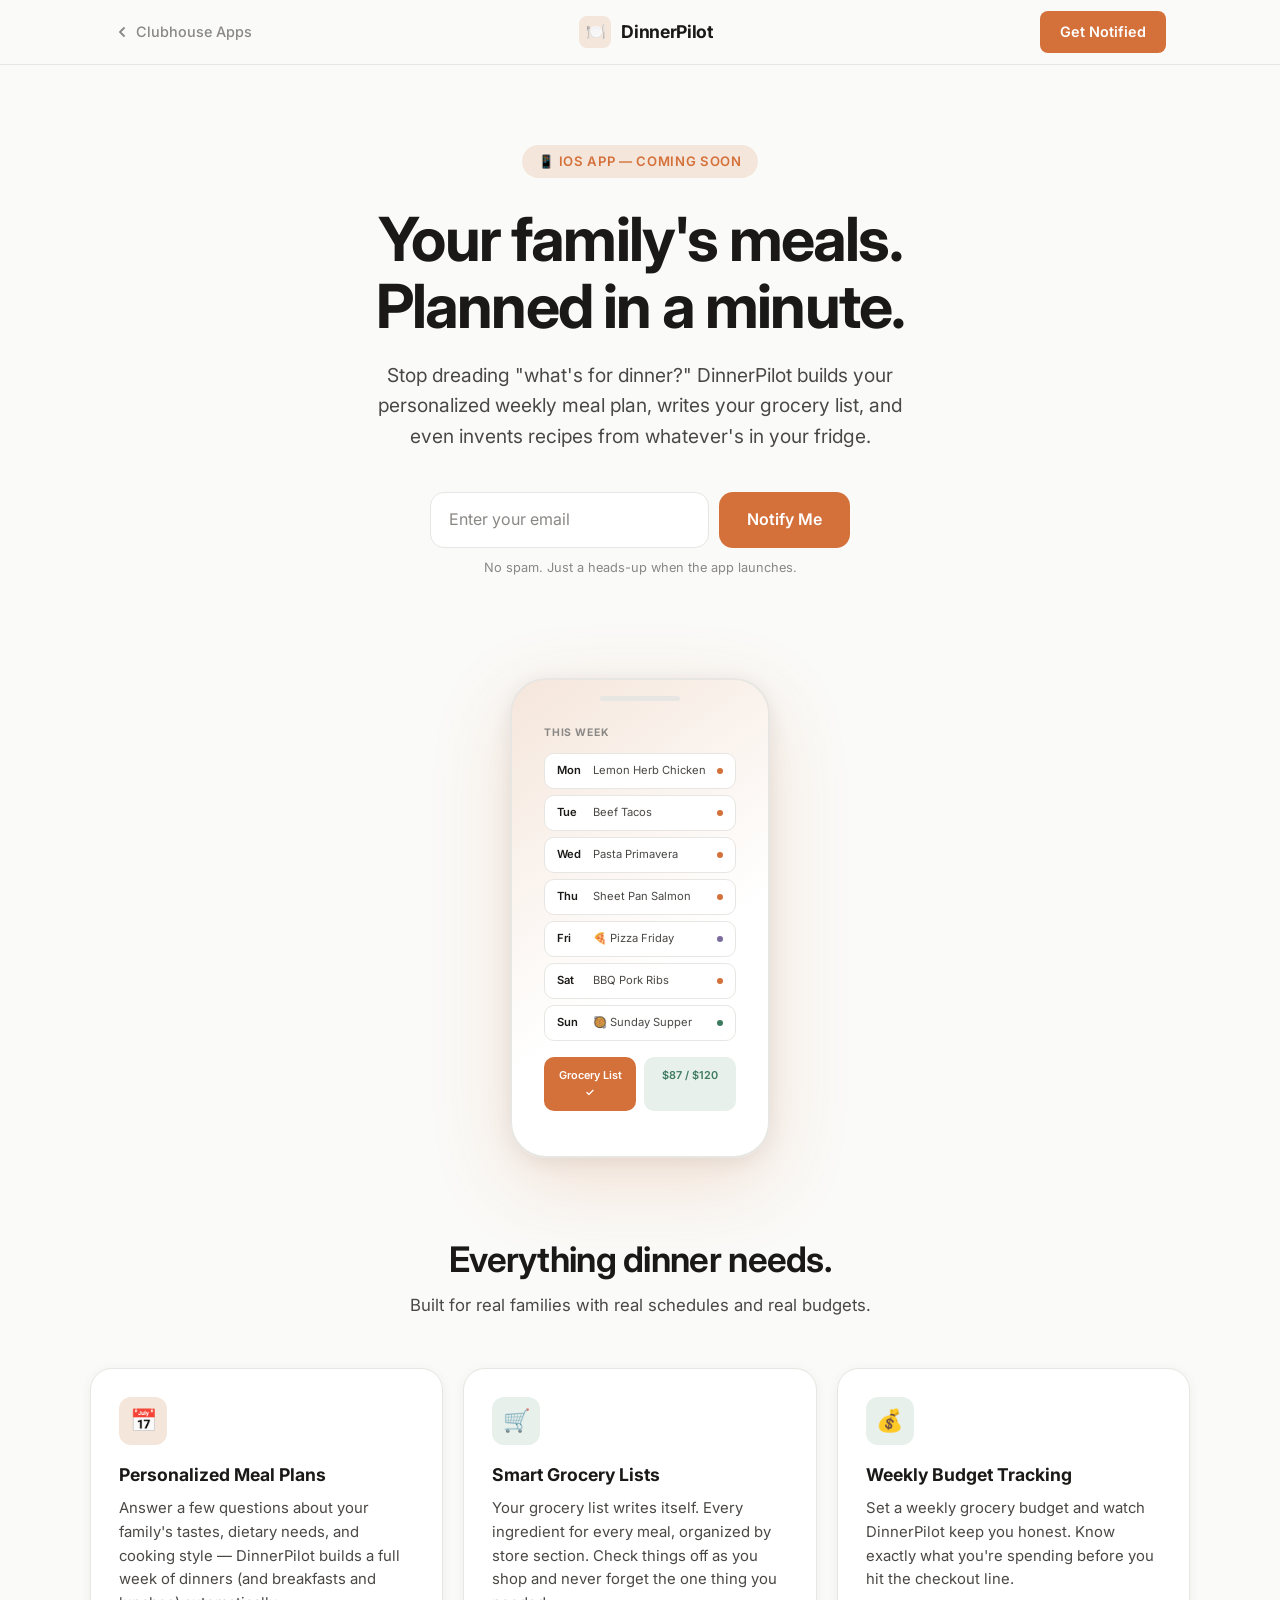
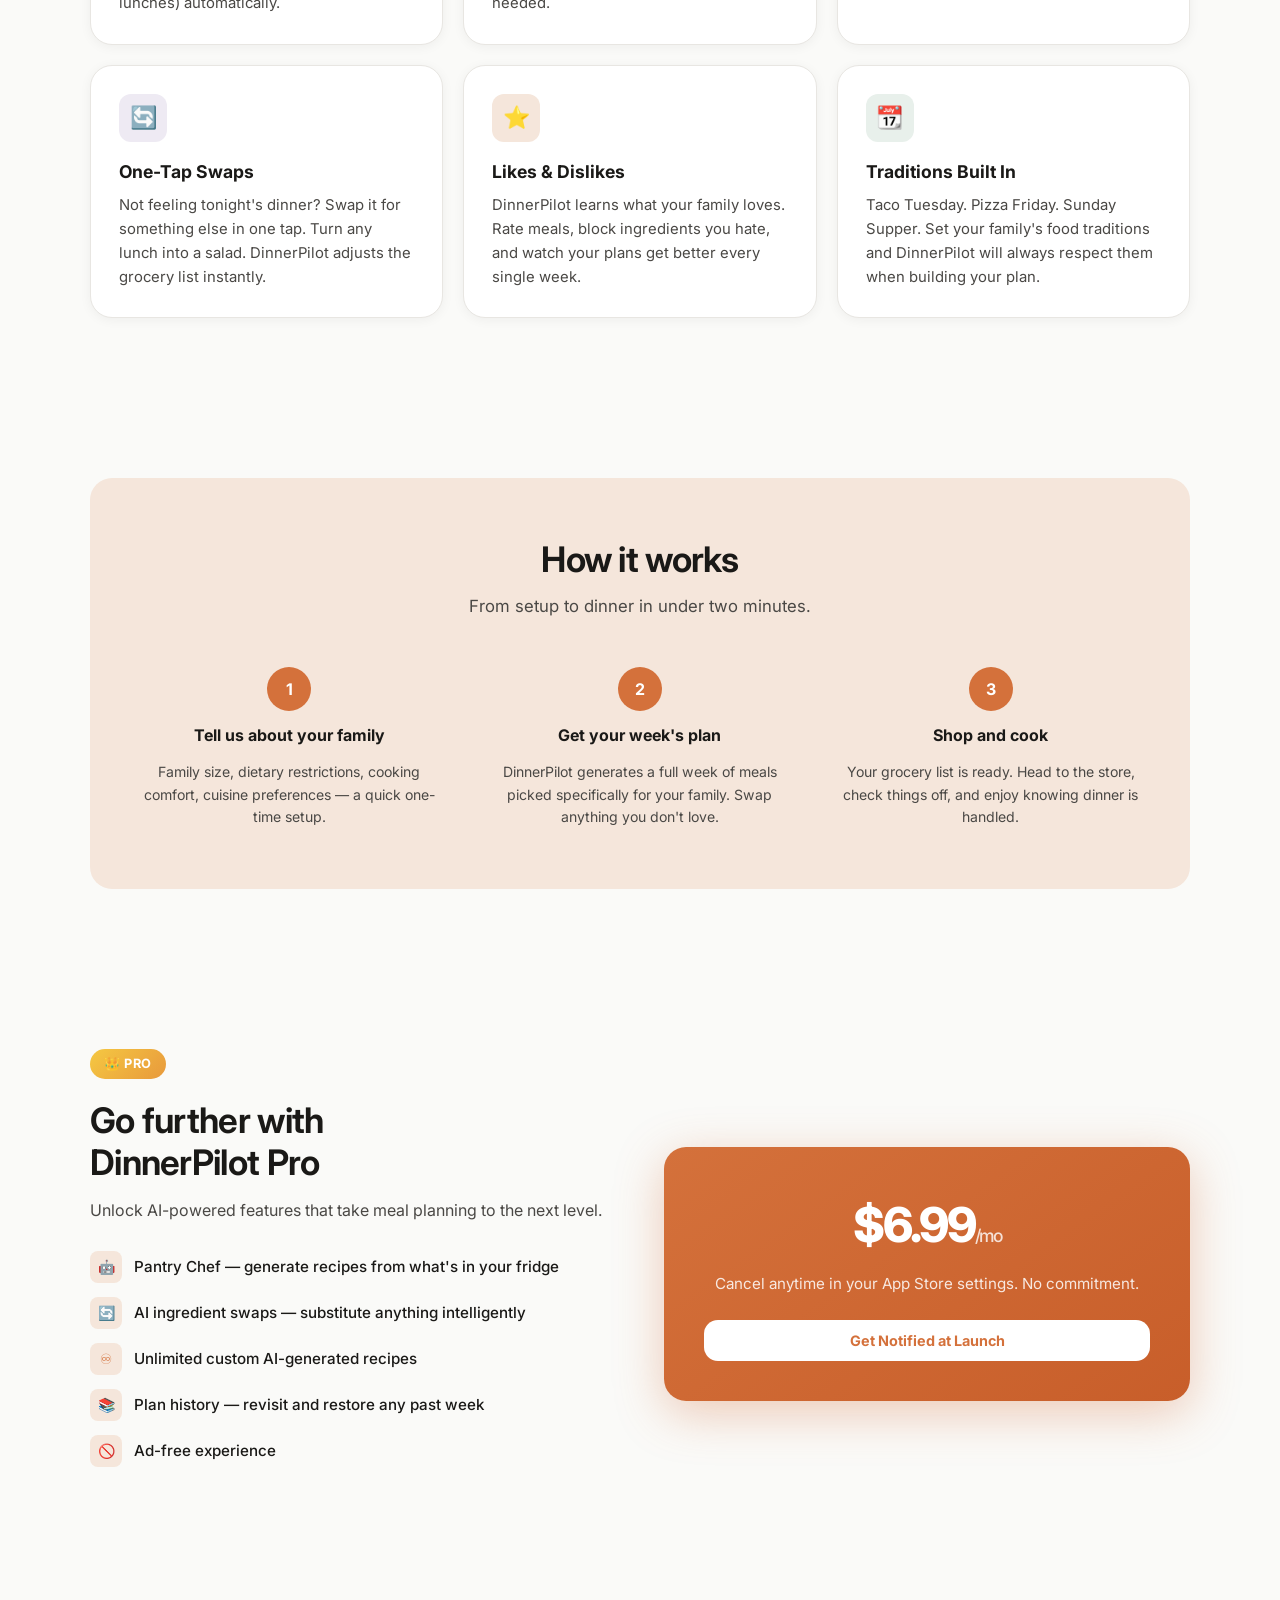
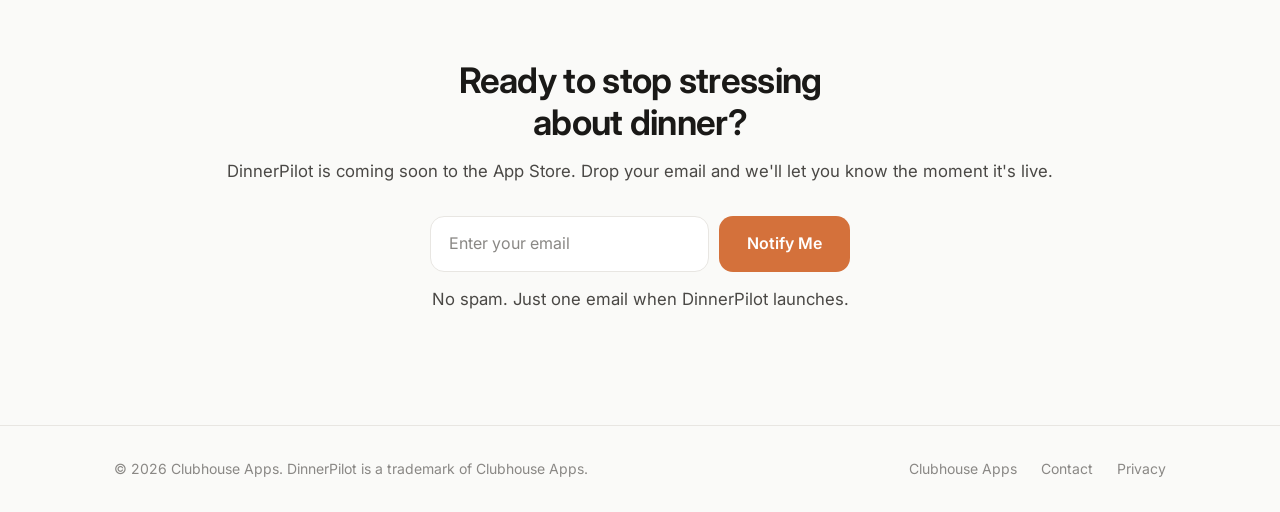
==== dinnerpilot/index.html @ 5bedc1a0 "Initial site — ClubhouseApps.com + DinnerPilot landing page" ====
<!DOCTYPE html>
<html lang="en">
<head>
  <meta charset="UTF-8" />
  <meta name="viewport" content="width=device-width, initial-scale=1.0" />
  <title>DinnerPilot — Your family's meals. Planned in a minute.</title>
  <meta name="description" content="DinnerPilot creates personalized weekly meal plans for your family, builds your grocery list automatically, and uses AI to turn what's already in your fridge into dinner." />
  <meta property="og:title" content="DinnerPilot — Your family's meals. Planned in a minute." />
  <meta property="og:description" content="Personalized meal plans, smart grocery lists, and AI recipes from what's in your fridge." />
  <meta property="og:type" content="website" />
  <link rel="preconnect" href="https://fonts.googleapis.com" />
  <link rel="preconnect" href="https://fonts.gstatic.com" crossorigin />
  <link href="https://fonts.googleapis.com/css2?family=Inter:wght@400;500;600;700;800&display=swap" rel="stylesheet" />
  <link rel="stylesheet" href="../assets/shared.css" />
  <style>
    :root {
      --accent: var(--dp-orange);
      --accent-light: var(--dp-orange-light);
    }

    /* ── Nav ── */
    nav {
      position: sticky; top: 0; z-index: 100;
      background: rgba(250,250,248,0.92); backdrop-filter: blur(12px);
      border-bottom: 1px solid var(--border);
    }
    .nav-inner {
      max-width: 1100px; margin: 0 auto; padding: 0 24px;
      height: 64px; display: flex; align-items: center; justify-content: space-between;
    }
    .nav-back {
      display: flex; align-items: center; gap: 6px;
      font-size: 0.9rem; font-weight: 500; color: var(--ink-soft);
      transition: color 0.15s;
    }
    .nav-back:hover { color: var(--ink); }
    .app-wordmark {
      display: flex; align-items: center; gap: 10px;
      font-size: 1.1rem; font-weight: 700; letter-spacing: -0.02em;
    }
    .app-wordmark-icon {
      width: 32px; height: 32px; background: var(--dp-orange-light);
      border-radius: 8px; display: flex; align-items: center; justify-content: center;
      font-size: 16px;
    }
    .nav-cta { display: flex; gap: 12px; }
    .btn-sm { padding: 9px 20px; font-size: 0.9rem; border-radius: var(--radius-sm); }

    /* ── Hero ── */
    .hero {
      padding: 80px 0 60px;
      text-align: center;
    }
    .hero-eyebrow {
      display: inline-flex; align-items: center; gap: 8px;
      background: var(--dp-orange-light); color: var(--dp-orange);
      font-size: 0.82rem; font-weight: 600; letter-spacing: 0.05em; text-transform: uppercase;
      padding: 6px 16px; border-radius: 100px; margin-bottom: 28px;
    }
    .hero h1 {
      max-width: 760px; margin: 0 auto 20px;
    }
    .hero-sub {
      font-size: 1.2rem; color: var(--ink-mid);
      max-width: 540px; margin: 0 auto 40px;
    }
    .hero-actions { display: flex; gap: 14px; justify-content: center; flex-wrap: wrap; }

    /* Email form */
    .notify-form {
      display: flex; gap: 10px; max-width: 420px; margin: 0 auto; flex-wrap: wrap;
      justify-content: center;
    }
    .notify-form input {
      flex: 1; min-width: 220px;
      padding: 14px 18px; border-radius: var(--radius-md);
      border: 1.5px solid var(--border); background: var(--card);
      font: inherit; font-size: 1rem; color: var(--ink);
      outline: none; transition: border-color 0.15s;
    }
    .notify-form input:focus { border-color: var(--dp-orange); }
    .notify-form input::placeholder { color: var(--ink-soft); }

    .form-note { font-size: 0.8rem; color: var(--ink-soft); margin-top: 10px; }

    /* ── Phone mockup placeholder ── */
    .phone-wrap {
      display: flex; justify-content: center; padding: 40px 0 0;
    }
    .phone-mock {
      width: 260px; height: 480px;
      background: linear-gradient(145deg, var(--dp-orange-light) 0%, #fff 60%);
      border-radius: 36px;
      border: 2px solid var(--border);
      box-shadow: 0 24px 80px rgba(212,113,59,0.2), 0 4px 20px rgba(0,0,0,0.08);
      display: flex; flex-direction: column; align-items: center; justify-content: center;
      gap: 12px; padding: 32px;
      position: relative; overflow: hidden;
    }
    .phone-mock::before {
      content: ''; position: absolute; top: 16px; left: 50%; transform: translateX(-50%);
      width: 80px; height: 5px; background: var(--border); border-radius: 3px;
    }
    .phone-week {
      width: 100%; display: flex; flex-direction: column; gap: 6px;
    }
    .phone-day {
      display: flex; align-items: center; justify-content: space-between;
      background: var(--card); border-radius: 10px; padding: 8px 12px;
      font-size: 0.7rem; border: 1px solid var(--border);
    }
    .phone-day-name { font-weight: 600; color: var(--ink); width: 28px; }
    .phone-day-meal { color: var(--ink-mid); flex: 1; padding-left: 8px; }
    .phone-day-dot { width: 6px; height: 6px; border-radius: 50%; background: var(--dp-orange); }

    /* ── Features ── */
    .features-grid {
      display: grid;
      grid-template-columns: repeat(auto-fit, minmax(280px, 1fr));
      gap: 20px;
    }
    .feature-card { padding: 28px; }
    .feature-icon {
      width: 48px; height: 48px; border-radius: 12px;
      display: flex; align-items: center; justify-content: center;
      font-size: 22px; margin-bottom: 16px;
    }
    .feature-card h3 { font-size: 1.1rem; font-weight: 700; margin-bottom: 8px; }
    .feature-card p { font-size: 0.93rem; color: var(--ink-mid); line-height: 1.6; }

    /* ── How it works ── */
    .how-section { background: var(--dp-orange-light); border-radius: var(--radius-lg); padding: 60px 40px; text-align: center; }
    .how-section h2 { margin-bottom: 12px; }
    .how-section .sub { color: var(--ink-mid); margin-bottom: 48px; font-size: 1.05rem; }
    .steps { display: grid; grid-template-columns: repeat(3, 1fr); gap: 32px; }
    .step { display: flex; flex-direction: column; align-items: center; gap: 12px; }
    .step-num {
      width: 44px; height: 44px; border-radius: 50%;
      background: var(--dp-orange); color: #fff;
      display: flex; align-items: center; justify-content: center;
      font-size: 1rem; font-weight: 700;
    }
    .step h3 { font-size: 1rem; font-weight: 700; }
    .step p { font-size: 0.88rem; color: var(--ink-mid); }

    /* ── Pro section ── */
    .pro-section {
      display: grid; grid-template-columns: 1fr 1fr; gap: 48px; align-items: center;
    }
    .pro-badge {
      display: inline-flex; align-items: center; gap: 6px;
      background: linear-gradient(135deg, #F5C842, #E8993C);
      color: #fff; font-size: 0.8rem; font-weight: 700; letter-spacing: 0.04em; text-transform: uppercase;
      padding: 5px 14px; border-radius: 100px; margin-bottom: 20px;
    }
    .pro-section h2 { margin-bottom: 14px; }
    .pro-section .sub { color: var(--ink-mid); margin-bottom: 28px; }
    .pro-features { display: flex; flex-direction: column; gap: 14px; margin-bottom: 32px; }
    .pro-feature { display: flex; align-items: center; gap: 12px; }
    .pro-feature-icon {
      width: 32px; height: 32px; border-radius: 8px;
      background: var(--dp-orange-light); color: var(--dp-orange);
      display: flex; align-items: center; justify-content: center; font-size: 14px;
      flex-shrink: 0;
    }
    .pro-feature span { font-size: 0.95rem; font-weight: 500; }

    .pro-card {
      background: linear-gradient(145deg, var(--dp-orange) 0%, #C85E2A 100%);
      border-radius: var(--radius-lg); padding: 40px; color: #fff; text-align: center;
      box-shadow: 0 12px 48px rgba(212,113,59,0.35);
    }
    .price { font-size: 3rem; font-weight: 800; letter-spacing: -0.04em; }
    .price span { font-size: 1.1rem; font-weight: 500; opacity: 0.8; }
    .pro-card p { opacity: 0.85; margin: 8px 0 24px; font-size: 0.95rem; }
    .btn-white { background: #fff; color: var(--dp-orange); font-weight: 700; }
    .btn-white:hover { opacity: 0.92; }

    /* ── Bottom CTA ── */
    .bottom-cta { text-align: center; padding: 80px 0; }
    .bottom-cta h2 { margin-bottom: 14px; }
    .bottom-cta p { color: var(--ink-mid); margin-bottom: 32px; font-size: 1.05rem; }

    /* ── Footer ── */
    footer { border-top: 1px solid var(--border); padding: 32px 0; }
    .footer-inner {
      max-width: 1100px; margin: 0 auto; padding: 0 24px;
      display: flex; justify-content: space-between; align-items: center; flex-wrap: wrap; gap: 12px;
    }
    footer p { font-size: 0.875rem; color: var(--ink-soft); }
    .footer-links { display: flex; gap: 24px; }
    .footer-links a { font-size: 0.875rem; color: var(--ink-soft); transition: color 0.15s; }
    .footer-links a:hover { color: var(--ink); }

    @media (max-width: 700px) {
      .steps { grid-template-columns: 1fr; }
      .pro-section { grid-template-columns: 1fr; }
      .how-section { padding: 40px 24px; }
      .nav-cta .btn-outline { display: none; }
      .footer-inner { flex-direction: column; align-items: flex-start; }
    }
  </style>
</head>
<body>

  <nav>
    <div class="nav-inner">
      <a href="/" class="nav-back">
        <svg width="16" height="16" fill="none" viewBox="0 0 16 16">
          <path d="M10 12L6 8l4-4" stroke="currentColor" stroke-width="1.8" stroke-linecap="round" stroke-linejoin="round"/>
        </svg>
        Clubhouse Apps
      </a>
      <div class="app-wordmark">
        <div class="app-wordmark-icon">🍽️</div>
        DinnerPilot
      </div>
      <div class="nav-cta">
        <a href="#notify" class="btn btn-primary btn-sm">Get Notified</a>
      </div>
    </div>
  </nav>

  <!-- Hero -->
  <section class="hero container">
    <div class="hero-eyebrow">📱 iOS App — Coming Soon</div>
    <h1 class="display">Your family's meals.<br>Planned in a minute.</h1>
    <p class="hero-sub">Stop dreading "what's for dinner?" DinnerPilot builds your personalized weekly meal plan, writes your grocery list, and even invents recipes from whatever's in your fridge.</p>

    <div id="notify" style="margin-top: 8px;">
      <form class="notify-form" action="https://formspree.io/f/REPLACE_WITH_FORMSPREE_ID" method="POST">
        <input type="email" name="email" placeholder="Enter your email" required />
        <button type="submit" class="btn btn-primary">Notify Me</button>
      </form>
      <p class="form-note">No spam. Just a heads-up when the app launches.</p>
    </div>
  </section>

  <!-- Phone mockup -->
  <div class="container">
    <div class="phone-wrap">
      <div class="phone-mock">
        <div style="font-size:0.65rem; font-weight:700; letter-spacing:0.08em; text-transform:uppercase; color:var(--ink-soft); align-self:flex-start;">This Week</div>
        <div class="phone-week">
          <div class="phone-day"><span class="phone-day-name">Mon</span><span class="phone-day-meal">Lemon Herb Chicken</span><span class="phone-day-dot"></span></div>
          <div class="phone-day"><span class="phone-day-name">Tue</span><span class="phone-day-meal">Beef Tacos</span><span class="phone-day-dot"></span></div>
          <div class="phone-day"><span class="phone-day-name">Wed</span><span class="phone-day-meal">Pasta Primavera</span><span class="phone-day-dot"></span></div>
          <div class="phone-day"><span class="phone-day-name">Thu</span><span class="phone-day-meal">Sheet Pan Salmon</span><span class="phone-day-dot"></span></div>
          <div class="phone-day"><span class="phone-day-name">Fri</span><span class="phone-day-meal">🍕 Pizza Friday</span><span class="phone-day-dot" style="background:var(--dp-purple);"></span></div>
          <div class="phone-day"><span class="phone-day-name">Sat</span><span class="phone-day-meal">BBQ Pork Ribs</span><span class="phone-day-dot"></span></div>
          <div class="phone-day"><span class="phone-day-name">Sun</span><span class="phone-day-meal">🥘 Sunday Supper</span><span class="phone-day-dot" style="background:var(--dp-green);"></span></div>
        </div>
        <div style="width:100%; display:flex; gap:8px; margin-top:4px;">
          <div style="flex:1; background:var(--dp-orange); color:#fff; border-radius:10px; padding:10px; font-size:0.68rem; font-weight:600; text-align:center;">Grocery List ✓</div>
          <div style="flex:1; background:var(--dp-green-light); color:var(--dp-green); border-radius:10px; padding:10px; font-size:0.68rem; font-weight:600; text-align:center;">$87 / $120</div>
        </div>
      </div>
    </div>
  </div>

  <!-- Features -->
  <section class="section container">
    <h2 class="headline" style="text-align:center; margin-bottom:12px;">Everything dinner needs.</h2>
    <p class="body" style="text-align:center; color:var(--ink-mid); margin-bottom:48px;">Built for real families with real schedules and real budgets.</p>
    <div class="features-grid">
      <div class="card feature-card">
        <div class="feature-icon" style="background:var(--dp-orange-light);">📅</div>
        <h3>Personalized Meal Plans</h3>
        <p>Answer a few questions about your family's tastes, dietary needs, and cooking style — DinnerPilot builds a full week of dinners (and breakfasts and lunches) automatically.</p>
      </div>
      <div class="card feature-card">
        <div class="feature-icon" style="background:var(--dp-green-light);">🛒</div>
        <h3>Smart Grocery Lists</h3>
        <p>Your grocery list writes itself. Every ingredient for every meal, organized by store section. Check things off as you shop and never forget the one thing you needed.</p>
      </div>
      <div class="card feature-card">
        <div class="feature-icon" style="background:#E8F0EB;">💰</div>
        <h3>Weekly Budget Tracking</h3>
        <p>Set a weekly grocery budget and watch DinnerPilot keep you honest. Know exactly what you're spending before you hit the checkout line.</p>
      </div>
      <div class="card feature-card">
        <div class="feature-icon" style="background:#EEEAF3;">🔄</div>
        <h3>One-Tap Swaps</h3>
        <p>Not feeling tonight's dinner? Swap it for something else in one tap. Turn any lunch into a salad. DinnerPilot adjusts the grocery list instantly.</p>
      </div>
      <div class="card feature-card">
        <div class="feature-icon" style="background:var(--dp-orange-light);">⭐</div>
        <h3>Likes & Dislikes</h3>
        <p>DinnerPilot learns what your family loves. Rate meals, block ingredients you hate, and watch your plans get better every single week.</p>
      </div>
      <div class="card feature-card">
        <div class="feature-icon" style="background:var(--dp-green-light);">📆</div>
        <h3>Traditions Built In</h3>
        <p>Taco Tuesday. Pizza Friday. Sunday Supper. Set your family's food traditions and DinnerPilot will always respect them when building your plan.</p>
      </div>
    </div>
  </section>

  <!-- How it works -->
  <section class="section container">
    <div class="how-section">
      <h2 class="headline">How it works</h2>
      <p class="sub">From setup to dinner in under two minutes.</p>
      <div class="steps">
        <div class="step">
          <div class="step-num">1</div>
          <h3>Tell us about your family</h3>
          <p>Family size, dietary restrictions, cooking comfort, cuisine preferences — a quick one-time setup.</p>
        </div>
        <div class="step">
          <div class="step-num">2</div>
          <h3>Get your week's plan</h3>
          <p>DinnerPilot generates a full week of meals picked specifically for your family. Swap anything you don't love.</p>
        </div>
        <div class="step">
          <div class="step-num">3</div>
          <h3>Shop and cook</h3>
          <p>Your grocery list is ready. Head to the store, check things off, and enjoy knowing dinner is handled.</p>
        </div>
      </div>
    </div>
  </section>

  <!-- Pro -->
  <section class="section container">
    <div class="pro-section">
      <div>
        <div class="pro-badge">👑 Pro</div>
        <h2 class="headline">Go further with<br>DinnerPilot Pro</h2>
        <p class="sub">Unlock AI-powered features that take meal planning to the next level.</p>
        <div class="pro-features">
          <div class="pro-feature">
            <div class="pro-feature-icon">🤖</div>
            <span>Pantry Chef — generate recipes from what's in your fridge</span>
          </div>
          <div class="pro-feature">
            <div class="pro-feature-icon">🔄</div>
            <span>AI ingredient swaps — substitute anything intelligently</span>
          </div>
          <div class="pro-feature">
            <div class="pro-feature-icon">♾️</div>
            <span>Unlimited custom AI-generated recipes</span>
          </div>
          <div class="pro-feature">
            <div class="pro-feature-icon">📚</div>
            <span>Plan history — revisit and restore any past week</span>
          </div>
          <div class="pro-feature">
            <div class="pro-feature-icon">🚫</div>
            <span>Ad-free experience</span>
          </div>
        </div>
      </div>
      <div class="pro-card">
        <div class="price">$6.99<span>/mo</span></div>
        <p>Cancel anytime in your App Store settings. No commitment.</p>
        <a href="#notify" class="btn btn-white btn-sm" style="width:100%; justify-content:center; border-radius:var(--radius-md);">Get Notified at Launch</a>
      </div>
    </div>
  </section>

  <!-- Bottom CTA -->
  <section class="bottom-cta container">
    <h2 class="headline">Ready to stop stressing<br>about dinner?</h2>
    <p>DinnerPilot is coming soon to the App Store. Drop your email and we'll let you know the moment it's live.</p>
    <form class="notify-form" action="https://formspree.io/f/REPLACE_WITH_FORMSPREE_ID" method="POST" style="margin:0 auto;">
      <input type="email" name="email" placeholder="Enter your email" required />
      <button type="submit" class="btn btn-primary">Notify Me</button>
    </form>
    <p class="form-note" style="text-align:center; margin-top:14px;">No spam. Just one email when DinnerPilot launches.</p>
  </section>

  <footer>
    <div class="footer-inner">
      <p>© 2026 Clubhouse Apps. DinnerPilot is a trademark of Clubhouse Apps.</p>
      <div class="footer-links">
        <a href="/">Clubhouse Apps</a>
        <a href="mailto:hello@clubhouseapps.com">Contact</a>
        <a href="/privacy">Privacy</a>
      </div>
    </div>
  </footer>

</body>
</html>
---- assets/shared.css ----
*, *::before, *::after { box-sizing: border-box; margin: 0; padding: 0; }

:root {
  --dp-orange:       #D4713B;
  --dp-orange-light: #F5E6DB;
  --dp-green:        #3D7A5F;
  --dp-green-light:  #E8F0EB;
  --dp-purple:       #7B6B9E;
  --ink:             #1A1917;
  --ink-mid:         #4A4845;
  --ink-soft:        #8A8885;
  --surface:         #FAFAF8;
  --card:            #FFFFFF;
  --border:          #E8E6E2;
  --radius-sm:       8px;
  --radius-md:       14px;
  --radius-lg:       22px;
}

html { scroll-behavior: smooth; }

body {
  font-family: 'Inter', system-ui, -apple-system, sans-serif;
  background: var(--surface);
  color: var(--ink);
  line-height: 1.6;
  -webkit-font-smoothing: antialiased;
}

img { display: block; max-width: 100%; }
a { color: inherit; text-decoration: none; }
button { cursor: pointer; border: none; font: inherit; }

/* Typography */
.display { font-size: clamp(2.4rem, 5vw, 3.8rem); font-weight: 700; line-height: 1.1; letter-spacing: -0.03em; }
.headline { font-size: clamp(1.5rem, 3vw, 2.2rem); font-weight: 650; line-height: 1.2; letter-spacing: -0.02em; }
.title { font-size: 1.2rem; font-weight: 600; }
.body { font-size: 1.05rem; line-height: 1.65; }
.caption { font-size: 0.875rem; color: var(--ink-soft); }

/* Layout */
.container { max-width: 1100px; margin: 0 auto; padding: 0 24px; }
.section { padding: 80px 0; }

/* Buttons */
.btn {
  display: inline-flex; align-items: center; gap: 8px;
  padding: 14px 28px; border-radius: var(--radius-md);
  font-size: 1rem; font-weight: 600; transition: opacity 0.15s, transform 0.15s;
}
.btn:hover { opacity: 0.88; transform: translateY(-1px); }
.btn-primary { background: var(--dp-orange); color: #fff; }
.btn-outline { background: transparent; color: var(--dp-orange); border: 2px solid var(--dp-orange); }
.btn-dark { background: var(--ink); color: #fff; }

/* Cards */
.card {
  background: var(--card); border-radius: var(--radius-lg);
  border: 1px solid var(--border);
  box-shadow: 0 2px 12px rgba(0,0,0,0.05);
}
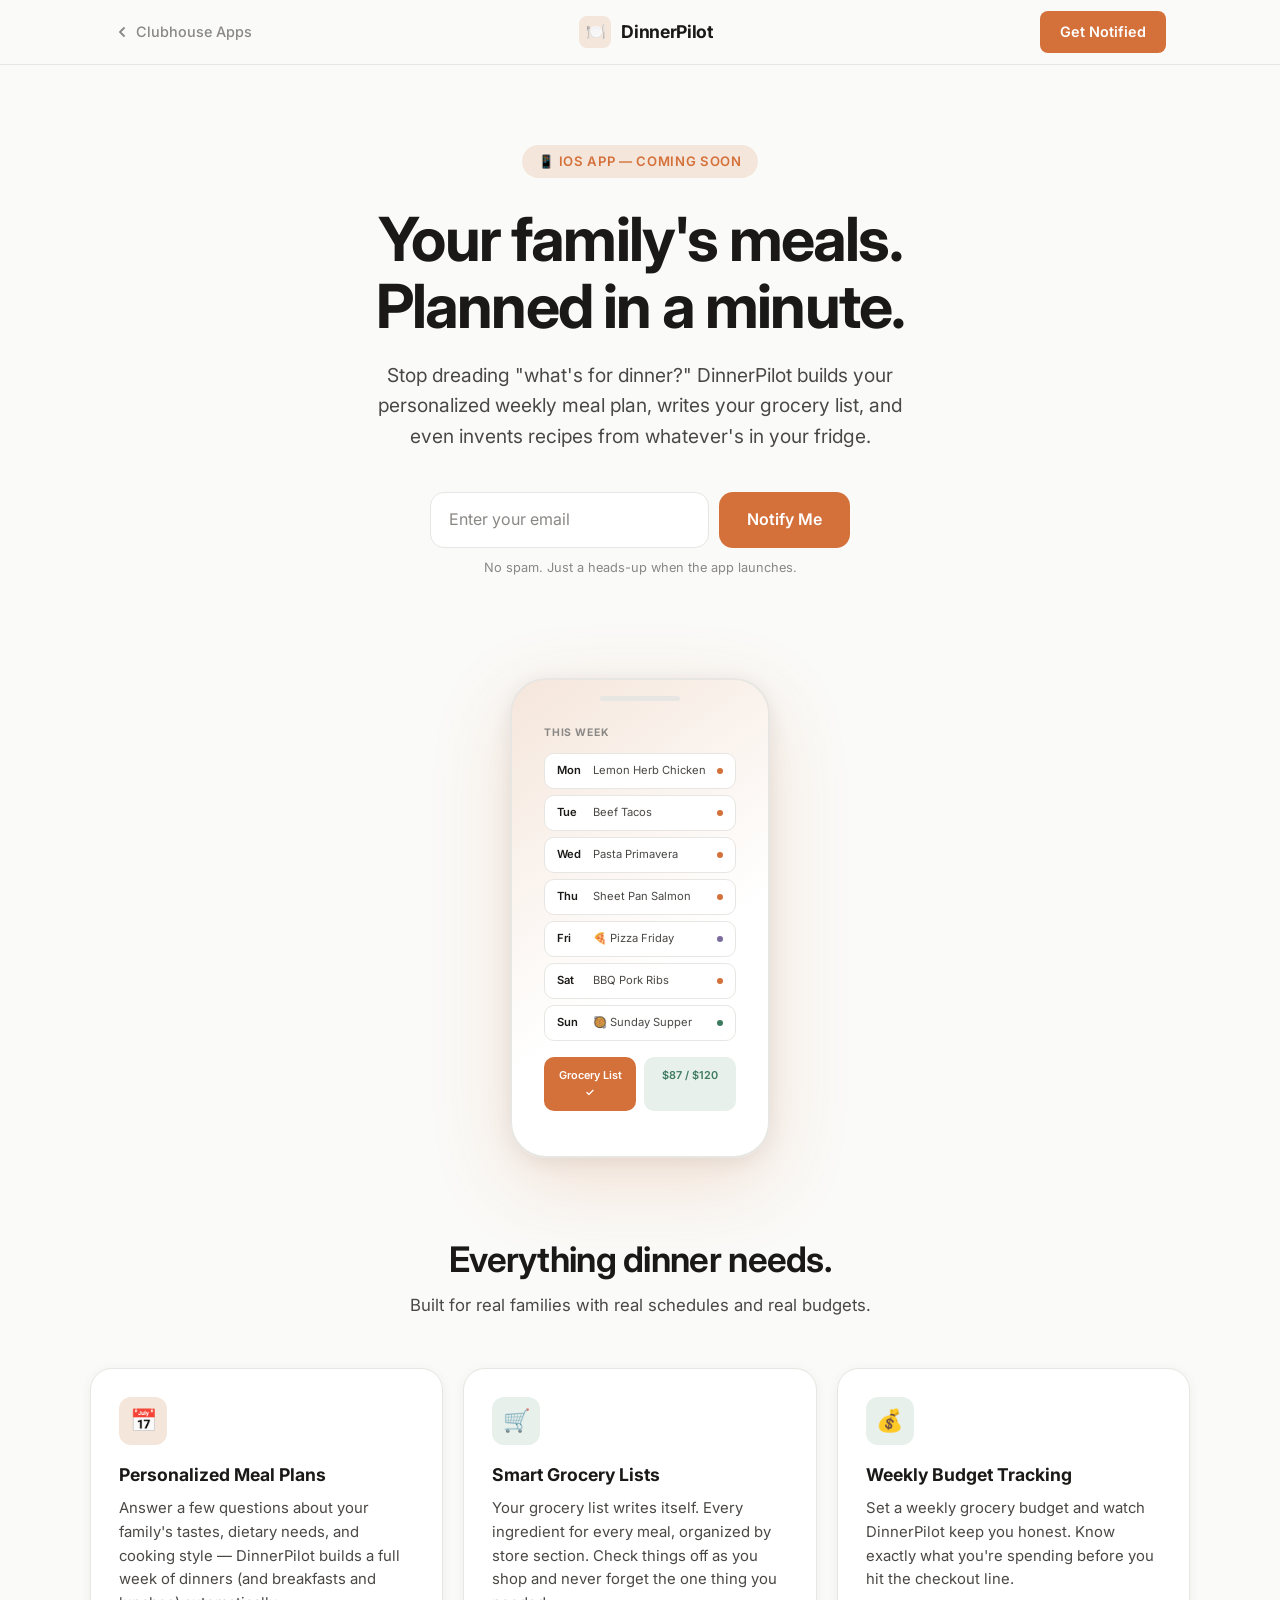
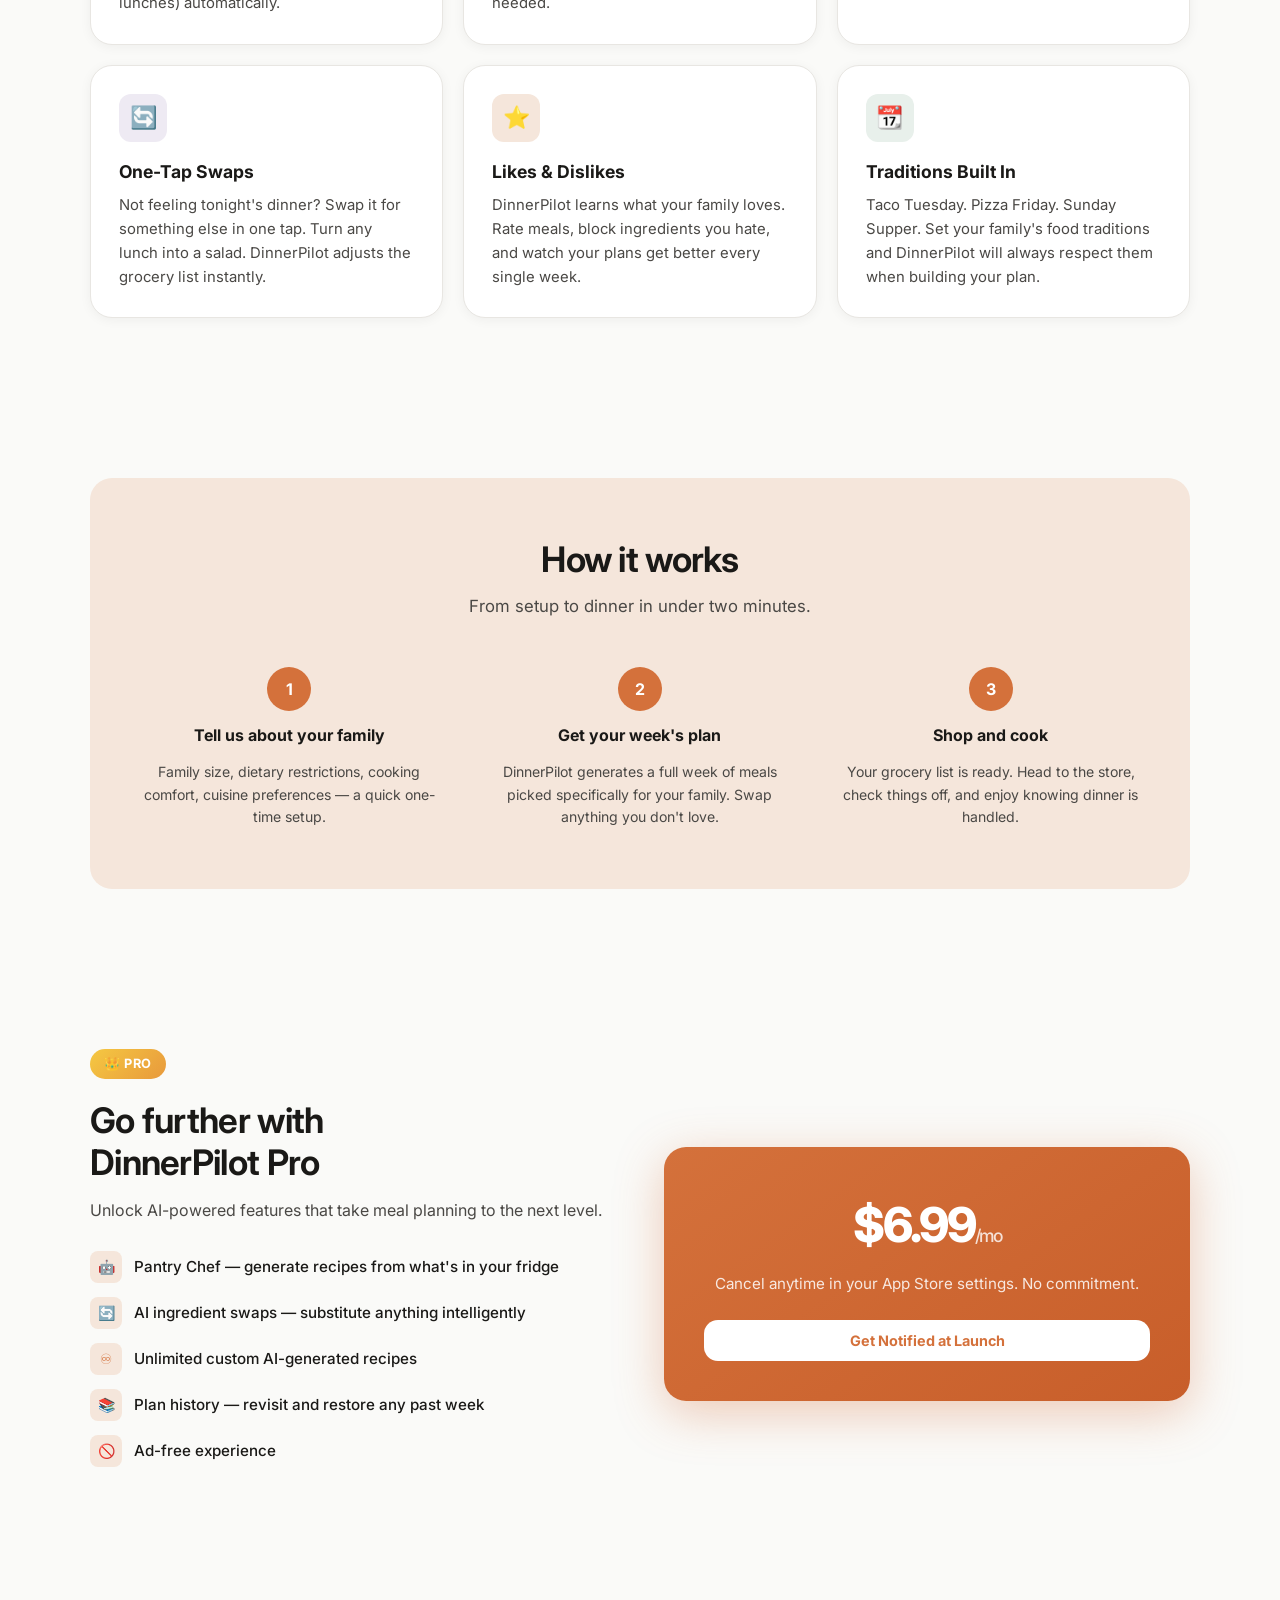
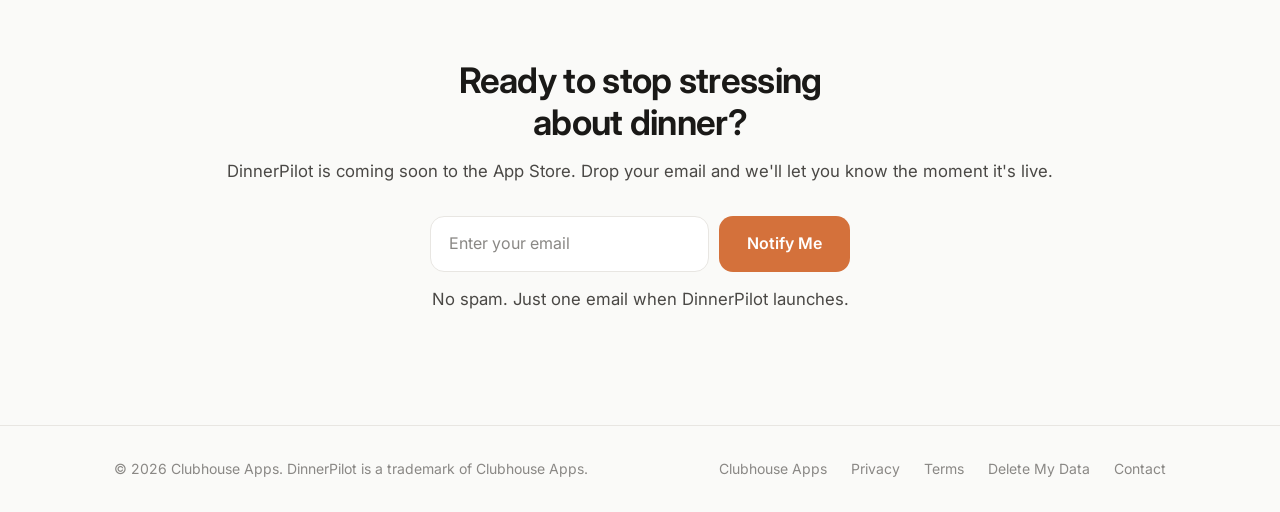
==== commit 34288cf6: "Add Privacy Policy, Terms of Service, Data Deletion pages; update footers" ====
--- a/dinnerpilot/index.html
+++ b/dinnerpilot/index.html
@@ -375,8 +375,10 @@
       <p>© 2026 Clubhouse Apps. DinnerPilot is a trademark of Clubhouse Apps.</p>
       <div class="footer-links">
         <a href="/">Clubhouse Apps</a>
-        <a href="mailto:hello@clubhouseapps.com">Contact</a>
         <a href="/privacy">Privacy</a>
+        <a href="/terms">Terms</a>
+        <a href="/data-deletion">Delete My Data</a>
+        <a href="mailto:dave@clubhouseapps.com">Contact</a>
       </div>
     </div>
   </footer>
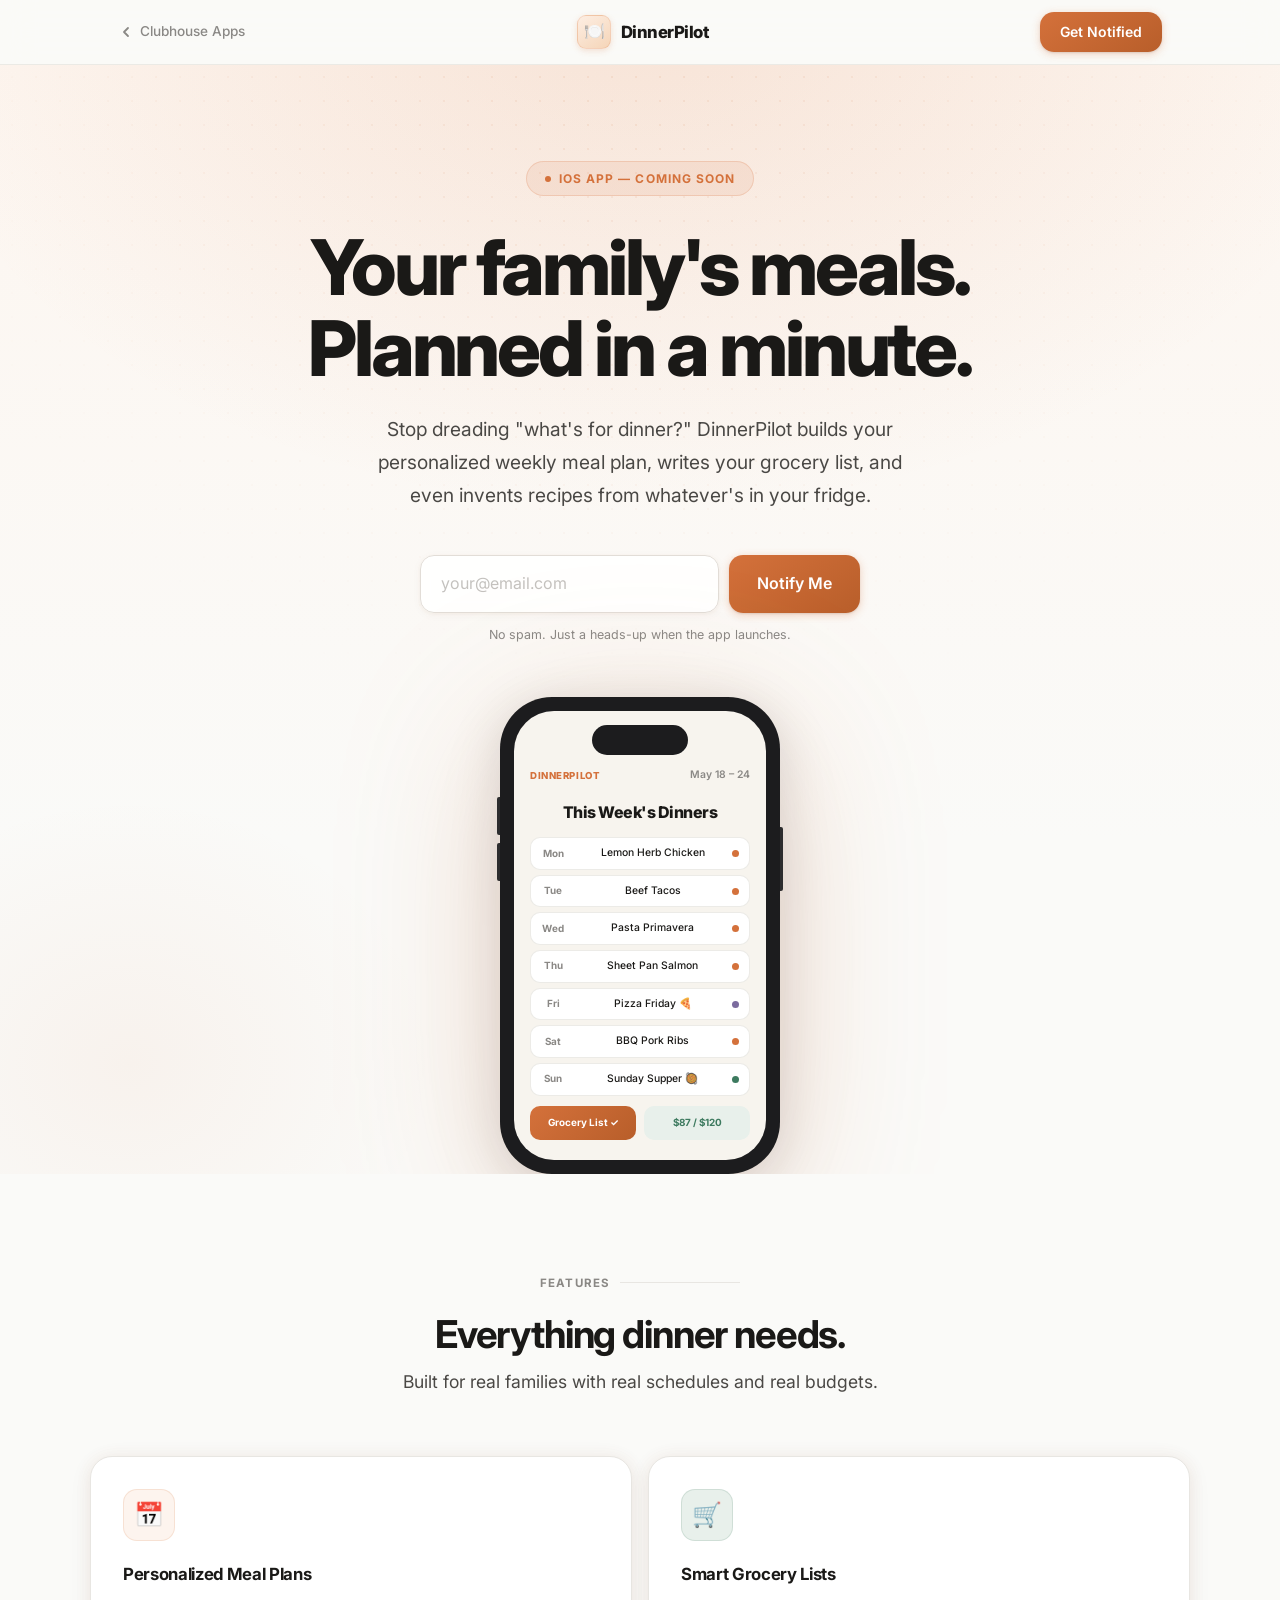
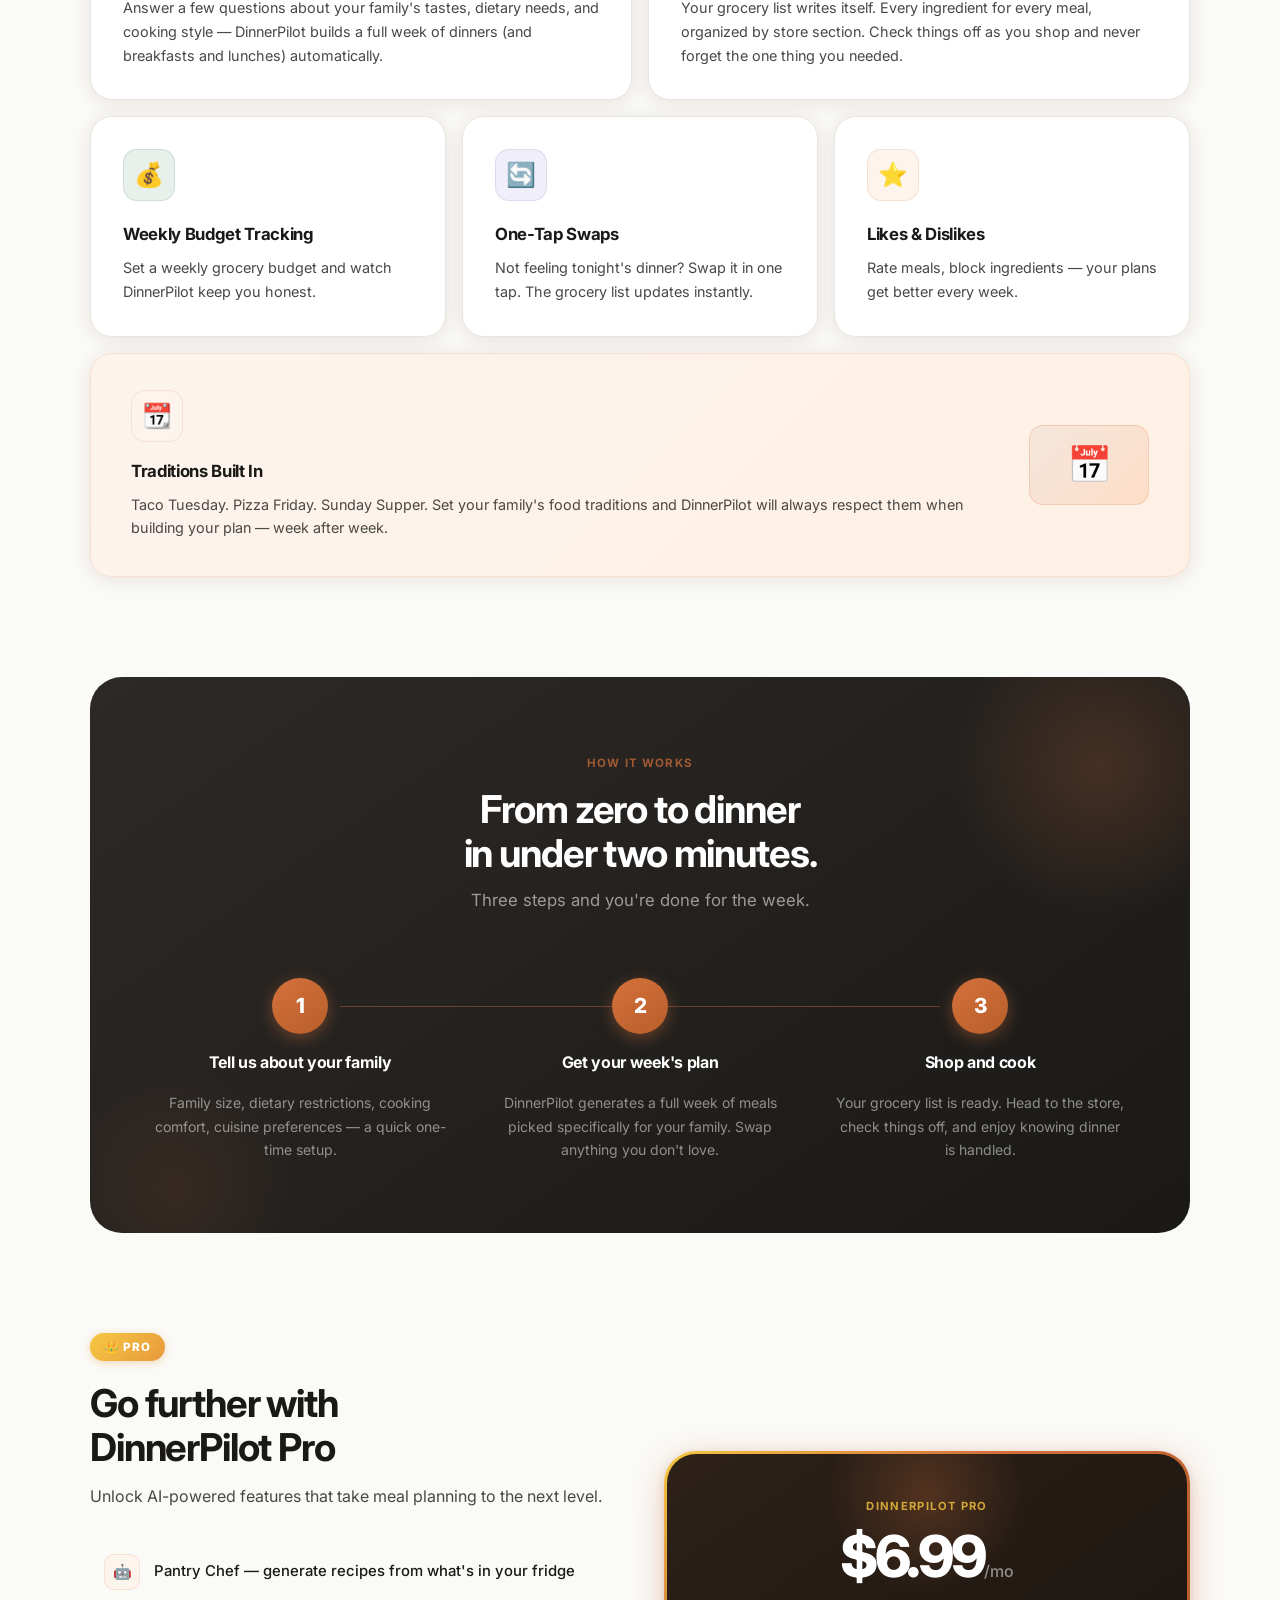
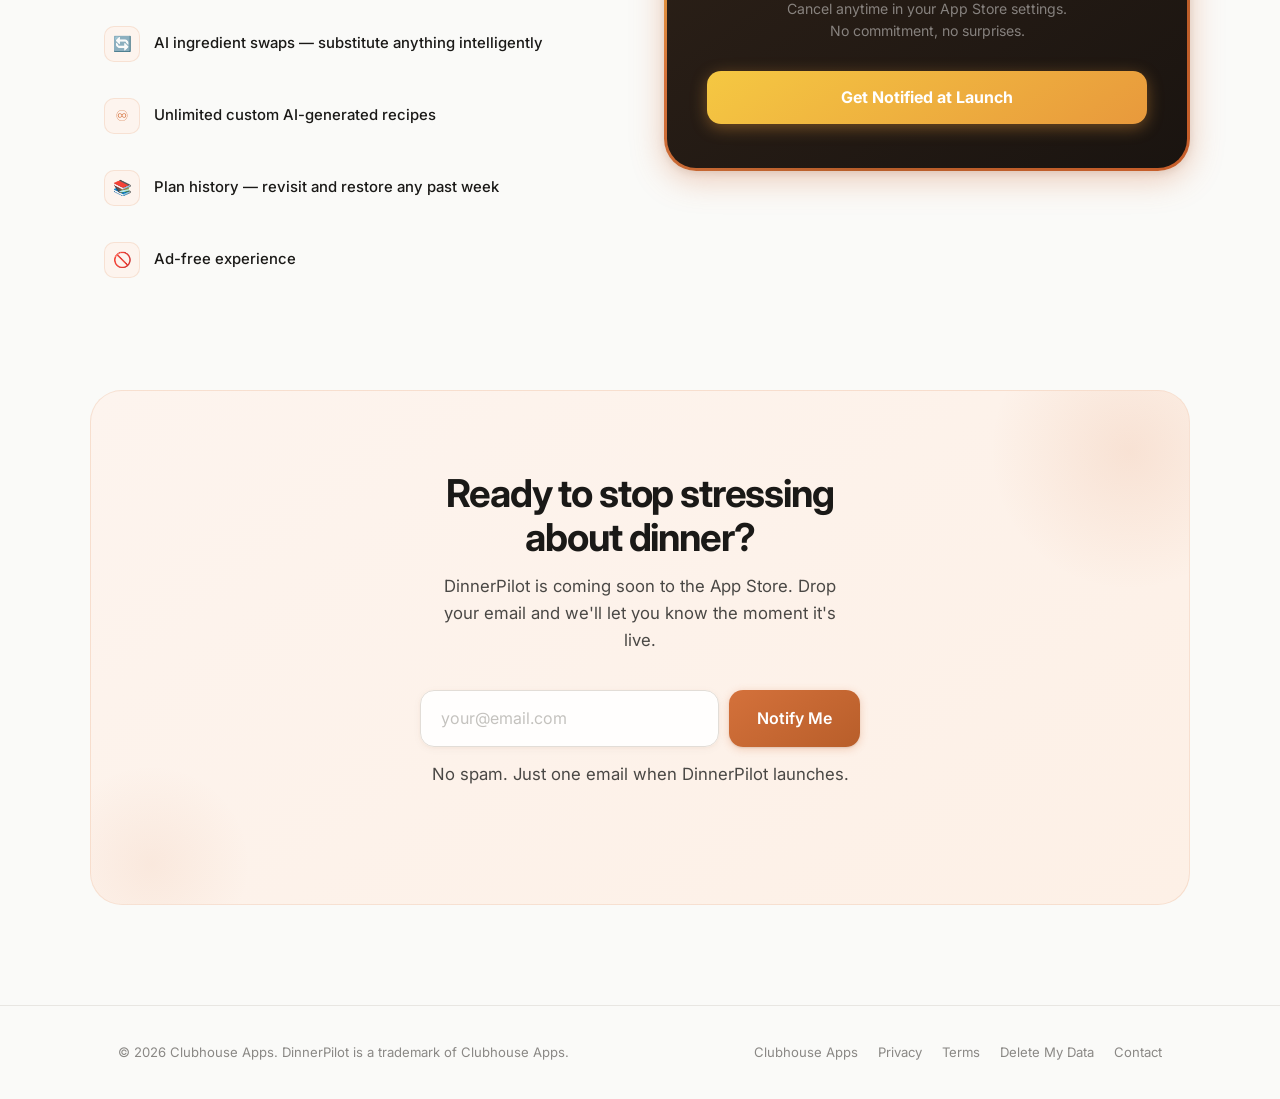
==== commit 9599ff0f: "Full visual redesign — modern, premium look - shared.css: expanded token set (warm shadows, deeper o" ====
--- a/dinnerpilot/index.html
+++ b/dinnerpilot/index.html
@@ -13,190 +13,528 @@
   <link href="https://fonts.googleapis.com/css2?family=Inter:wght@400;500;600;700;800&display=swap" rel="stylesheet" />
   <link rel="stylesheet" href="../assets/shared.css" />
   <style>
-    :root {
-      --accent: var(--dp-orange);
-      --accent-light: var(--dp-orange-light);
-    }
 
     /* ── Nav ── */
-    nav {
-      position: sticky; top: 0; z-index: 100;
-      background: rgba(250,250,248,0.92); backdrop-filter: blur(12px);
-      border-bottom: 1px solid var(--border);
-    }
-    .nav-inner {
-      max-width: 1100px; margin: 0 auto; padding: 0 24px;
-      height: 64px; display: flex; align-items: center; justify-content: space-between;
-    }
     .nav-back {
       display: flex; align-items: center; gap: 6px;
-      font-size: 0.9rem; font-weight: 500; color: var(--ink-soft);
+      font-size: 0.85rem; font-weight: 500; color: var(--ink-soft);
       transition: color 0.15s;
     }
     .nav-back:hover { color: var(--ink); }
     .app-wordmark {
       display: flex; align-items: center; gap: 10px;
-      font-size: 1.1rem; font-weight: 700; letter-spacing: -0.02em;
+      font-size: 1.05rem; font-weight: 800; letter-spacing: -0.03em;
     }
     .app-wordmark-icon {
-      width: 32px; height: 32px; background: var(--dp-orange-light);
-      border-radius: 8px; display: flex; align-items: center; justify-content: center;
-      font-size: 16px;
-    }
-    .nav-cta { display: flex; gap: 12px; }
-    .btn-sm { padding: 9px 20px; font-size: 0.9rem; border-radius: var(--radius-sm); }
+      width: 34px; height: 34px;
+      background: linear-gradient(145deg, #FDEEE3 0%, #F5D5B8 100%);
+      border: 1px solid rgba(212,113,59,0.2);
+      border-radius: 9px;
+      display: flex; align-items: center; justify-content: center;
+      font-size: 17px;
+      box-shadow: 0 2px 6px rgba(212,113,59,0.2);
+    }
+    .btn-sm { padding: 9px 20px; font-size: 0.875rem; }
 
     /* ── Hero ── */
     .hero {
-      padding: 80px 0 60px;
+      position: relative; overflow: hidden;
+      padding: 96px 0 0;
       text-align: center;
     }
+    .hero::before {
+      content: '';
+      position: absolute; inset: 0;
+      background:
+        radial-gradient(ellipse 90% 70% at 50% -5%, rgba(212,113,59,0.14) 0%, transparent 65%),
+        radial-gradient(ellipse 40% 40% at 10% 90%, rgba(212,113,59,0.06) 0%, transparent 60%),
+        linear-gradient(180deg, #FDF6F0 0%, var(--surface) 70%);
+      z-index: 0;
+    }
+    .hero::after {
+      content: '';
+      position: absolute; inset: 0;
+      background-image: radial-gradient(circle, rgba(212,113,59,0.1) 1px, transparent 1px);
+      background-size: 24px 24px;
+      mask-image: radial-gradient(ellipse 80% 80% at 50% 0%, black 0%, transparent 75%);
+      -webkit-mask-image: radial-gradient(ellipse 80% 80% at 50% 0%, black 0%, transparent 75%);
+      z-index: 0;
+    }
+    .hero-inner {
+      position: relative; z-index: 1;
+      max-width: 1100px; margin: 0 auto; padding: 0 28px;
+    }
+
     .hero-eyebrow {
       display: inline-flex; align-items: center; gap: 8px;
-      background: var(--dp-orange-light); color: var(--dp-orange);
-      font-size: 0.82rem; font-weight: 600; letter-spacing: 0.05em; text-transform: uppercase;
-      padding: 6px 16px; border-radius: 100px; margin-bottom: 28px;
-    }
+      background: rgba(212,113,59,0.1);
+      border: 1px solid rgba(212,113,59,0.2);
+      color: var(--dp-orange);
+      font-size: 0.75rem; font-weight: 700;
+      letter-spacing: 0.09em; text-transform: uppercase;
+      padding: 7px 18px; border-radius: 100px; margin-bottom: 32px;
+    }
+    .hero-eyebrow-dot {
+      width: 6px; height: 6px; border-radius: 50%;
+      background: var(--dp-orange);
+      animation: pulse 2s ease-in-out infinite;
+    }
+    @keyframes pulse {
+      0%, 100% { opacity: 1; transform: scale(1); }
+      50% { opacity: 0.5; transform: scale(0.8); }
+    }
+
     .hero h1 {
-      max-width: 760px; margin: 0 auto 20px;
-    }
+      max-width: 820px; margin: 0 auto 24px;
+    }
+
     .hero-sub {
       font-size: 1.2rem; color: var(--ink-mid);
-      max-width: 540px; margin: 0 auto 40px;
-    }
-    .hero-actions { display: flex; gap: 14px; justify-content: center; flex-wrap: wrap; }
+      max-width: 540px; margin: 0 auto 44px;
+      line-height: 1.7;
+    }
 
     /* Email form */
     .notify-form {
-      display: flex; gap: 10px; max-width: 420px; margin: 0 auto; flex-wrap: wrap;
-      justify-content: center;
+      display: flex; gap: 10px; max-width: 440px;
+      margin: 0 auto; flex-wrap: wrap; justify-content: center;
     }
     .notify-form input {
       flex: 1; min-width: 220px;
-      padding: 14px 18px; border-radius: var(--radius-md);
-      border: 1.5px solid var(--border); background: var(--card);
+      padding: 15px 20px; border-radius: var(--radius-md);
+      border: 1.5px solid var(--border-warm);
+      background: rgba(255,255,255,0.9);
+      backdrop-filter: blur(8px);
       font: inherit; font-size: 1rem; color: var(--ink);
-      outline: none; transition: border-color 0.15s;
-    }
-    .notify-form input:focus { border-color: var(--dp-orange); }
-    .notify-form input::placeholder { color: var(--ink-soft); }
-
-    .form-note { font-size: 0.8rem; color: var(--ink-soft); margin-top: 10px; }
-
-    /* ── Phone mockup placeholder ── */
-    .phone-wrap {
-      display: flex; justify-content: center; padding: 40px 0 0;
-    }
-    .phone-mock {
-      width: 260px; height: 480px;
-      background: linear-gradient(145deg, var(--dp-orange-light) 0%, #fff 60%);
-      border-radius: 36px;
-      border: 2px solid var(--border);
-      box-shadow: 0 24px 80px rgba(212,113,59,0.2), 0 4px 20px rgba(0,0,0,0.08);
-      display: flex; flex-direction: column; align-items: center; justify-content: center;
-      gap: 12px; padding: 32px;
+      outline: none;
+      transition: border-color 0.18s, box-shadow 0.18s;
+      box-shadow: var(--shadow-soft);
+    }
+    .notify-form input:focus {
+      border-color: var(--dp-orange);
+      box-shadow: 0 0 0 3px rgba(212,113,59,0.12), var(--shadow-soft);
+    }
+    .notify-form input::placeholder { color: var(--ink-faint); }
+    .form-note {
+      font-size: 0.78rem; color: var(--ink-soft);
+      margin-top: 12px; text-align: center;
+    }
+
+    /* ── Phone mockup ── */
+    .phone-section {
+      position: relative; z-index: 1;
+      display: flex; justify-content: center;
+      padding: 52px 0 0;
+    }
+
+    .phone-outer {
+      position: relative;
+      /* Phone glow */
+      filter: drop-shadow(0 32px 80px rgba(212,113,59,0.22)) drop-shadow(0 8px 24px rgba(0,0,0,0.14));
+    }
+
+    .phone-frame {
+      width: 280px;
+      background: #1C1C1E;
+      border-radius: 52px;
+      padding: 14px;
+      position: relative;
+    }
+    /* Side buttons */
+    .phone-frame::before {
+      content: '';
+      position: absolute; left: -3px; top: 100px;
+      width: 3px; height: 38px;
+      background: #2C2C2E; border-radius: 2px 0 0 2px;
+      box-shadow: 0 46px 0 #2C2C2E;
+    }
+    .phone-frame::after {
+      content: '';
+      position: absolute; right: -3px; top: 130px;
+      width: 3px; height: 64px;
+      background: #2C2C2E; border-radius: 0 2px 2px 0;
+    }
+
+    .phone-screen {
+      background: #F7F4EE;
+      border-radius: 40px;
+      overflow: hidden;
+      padding: 0;
+      position: relative;
+    }
+
+    /* Dynamic island */
+    .phone-island {
+      position: absolute; top: 14px; left: 50%; transform: translateX(-50%);
+      width: 96px; height: 30px;
+      background: #1C1C1E; border-radius: 20px;
+      z-index: 10;
+    }
+
+    .phone-content {
+      padding: 56px 16px 20px;
+    }
+
+    .phone-status {
+      display: flex; align-items: center; justify-content: space-between;
+      margin-bottom: 16px;
+    }
+    .phone-app-name {
+      font-size: 0.6rem; font-weight: 800;
+      letter-spacing: 0.06em; text-transform: uppercase;
+      color: var(--dp-orange);
+    }
+    .phone-week-label {
+      font-size: 0.65rem; font-weight: 600; color: var(--ink-soft);
+    }
+
+    .phone-heading {
+      font-size: 1rem; font-weight: 800;
+      letter-spacing: -0.03em; color: var(--ink);
+      margin-bottom: 12px;
+    }
+
+    .phone-week {
+      display: flex; flex-direction: column; gap: 5px;
+    }
+    .phone-day {
+      display: flex; align-items: center;
+      background: #fff;
+      border-radius: 10px; padding: 7px 10px;
+      border: 1px solid rgba(232,230,226,0.8);
+    }
+    .phone-day-name {
+      font-size: 0.62rem; font-weight: 700;
+      color: var(--ink-soft); width: 24px; flex-shrink: 0;
+    }
+    .phone-day-meal {
+      font-size: 0.65rem; font-weight: 500; color: var(--ink);
+      flex: 1; padding-left: 8px;
+    }
+    .phone-day-dot {
+      width: 7px; height: 7px; border-radius: 50%;
+      background: var(--dp-orange); flex-shrink: 0;
+    }
+
+    .phone-bottom-row {
+      display: flex; gap: 8px; margin-top: 10px;
+    }
+    .phone-chip {
+      flex: 1; border-radius: 10px; padding: 9px 8px;
+      font-size: 0.62rem; font-weight: 700; text-align: center;
+    }
+    .phone-chip-orange {
+      background: linear-gradient(135deg, var(--dp-orange), var(--dp-orange-deep));
+      color: #fff;
+    }
+    .phone-chip-green {
+      background: var(--dp-green-light); color: var(--dp-green);
+    }
+
+    /* ── Section label ── */
+    .section-label {
+      display: flex; align-items: center; gap: 10px;
+      margin-bottom: 48px;
+    }
+    .section-label span {
+      font-size: 0.72rem; font-weight: 700;
+      letter-spacing: 0.1em; text-transform: uppercase;
+      color: var(--ink-soft); white-space: nowrap;
+    }
+    .section-label::after {
+      content: ''; flex: 1;
+      height: 1px; background: var(--border);
+    }
+
+    /* ── Features — editorial bento layout ── */
+    .features-section { padding: 100px 0; }
+
+    .features-header { text-align: center; margin-bottom: 60px; }
+    .features-header h2 { margin-bottom: 12px; }
+    .features-header p { font-size: 1.1rem; color: var(--ink-mid); max-width: 480px; margin: 0 auto; }
+
+    .bento {
+      display: grid;
+      grid-template-columns: repeat(6, 1fr);
+      grid-template-rows: auto;
+      gap: 16px;
+    }
+
+    .bento-card {
+      background: var(--card);
+      border: 1px solid var(--border);
+      border-radius: var(--radius-lg);
+      padding: 32px;
+      box-shadow: var(--shadow-card);
+      transition: transform 0.22s var(--ease-out), box-shadow 0.22s var(--ease-out);
+    }
+    .bento-card:hover {
+      transform: translateY(-4px);
+      box-shadow: var(--shadow-float);
+    }
+
+    /* Wide cards span 3 columns */
+    .bento-wide { grid-column: span 3; }
+    /* Narrow cards span 2 columns */
+    .bento-narrow { grid-column: span 2; }
+    /* Full-width accent card */
+    .bento-accent {
+      grid-column: span 6;
+      background: linear-gradient(135deg, var(--dp-orange-pale) 0%, #FEF0E4 100%);
+      border-color: rgba(212,113,59,0.15);
+      display: flex; align-items: center; gap: 48px;
+      padding: 36px 40px;
+    }
+    .bento-accent-content { flex: 1; }
+    .bento-accent-visual {
+      flex-shrink: 0;
+      width: 120px; height: 80px;
+      background: linear-gradient(135deg, var(--dp-orange-light), #FDDEC8);
+      border-radius: var(--radius-md);
+      border: 1px solid rgba(212,113,59,0.2);
+      display: flex; align-items: center; justify-content: center;
+      font-size: 36px;
+    }
+
+    .feature-icon {
+      width: 52px; height: 52px; border-radius: 14px;
+      display: flex; align-items: center; justify-content: center;
+      font-size: 24px; margin-bottom: 20px;
+    }
+    .fi-orange { background: var(--dp-orange-pale); border: 1px solid rgba(212,113,59,0.15); }
+    .fi-green  { background: var(--dp-green-light);  border: 1px solid rgba(61,122,95,0.15); }
+    .fi-purple { background: #F0EEFB; border: 1px solid rgba(123,107,158,0.15); }
+
+    .bento-card h3 {
+      font-size: 1.05rem; font-weight: 700;
+      letter-spacing: -0.02em; margin-bottom: 8px;
+    }
+    .bento-card p { font-size: 0.9rem; color: var(--ink-mid); line-height: 1.65; }
+
+    /* ── How it works ── */
+    .how-section { padding: 0 0 100px; }
+
+    .how-wrap {
+      background: linear-gradient(145deg, #2D2926 0%, #1A1917 100%);
+      border-radius: var(--radius-xl);
+      padding: 72px 64px;
       position: relative; overflow: hidden;
     }
-    .phone-mock::before {
-      content: ''; position: absolute; top: 16px; left: 50%; transform: translateX(-50%);
-      width: 80px; height: 5px; background: var(--border); border-radius: 3px;
-    }
-    .phone-week {
-      width: 100%; display: flex; flex-direction: column; gap: 6px;
-    }
-    .phone-day {
-      display: flex; align-items: center; justify-content: space-between;
-      background: var(--card); border-radius: 10px; padding: 8px 12px;
-      font-size: 0.7rem; border: 1px solid var(--border);
-    }
-    .phone-day-name { font-weight: 600; color: var(--ink); width: 28px; }
-    .phone-day-meal { color: var(--ink-mid); flex: 1; padding-left: 8px; }
-    .phone-day-dot { width: 6px; height: 6px; border-radius: 50%; background: var(--dp-orange); }
-
-    /* ── Features ── */
-    .features-grid {
-      display: grid;
-      grid-template-columns: repeat(auto-fit, minmax(280px, 1fr));
-      gap: 20px;
-    }
-    .feature-card { padding: 28px; }
-    .feature-icon {
-      width: 48px; height: 48px; border-radius: 12px;
+    .how-wrap::before {
+      content: '';
+      position: absolute; top: -60px; right: -60px;
+      width: 300px; height: 300px; border-radius: 50%;
+      background: radial-gradient(circle, rgba(212,113,59,0.2) 0%, transparent 70%);
+      pointer-events: none;
+    }
+    .how-wrap::after {
+      content: '';
+      position: absolute; bottom: -80px; left: -40px;
+      width: 250px; height: 250px; border-radius: 50%;
+      background: radial-gradient(circle, rgba(212,113,59,0.1) 0%, transparent 70%);
+      pointer-events: none;
+    }
+
+    .how-header {
+      text-align: center; margin-bottom: 64px;
+      position: relative; z-index: 1;
+    }
+    .how-header h2 { color: #fff; margin-bottom: 12px; }
+    .how-header p { color: rgba(255,255,255,0.55); font-size: 1.05rem; }
+
+    .steps {
+      display: grid; grid-template-columns: repeat(3, 1fr); gap: 48px;
+      position: relative; z-index: 1;
+    }
+    /* Connector line between steps */
+    .steps::before {
+      content: '';
+      position: absolute; top: 28px; left: calc(16.66% + 24px); right: calc(16.66% + 24px);
+      height: 1px; background: linear-gradient(90deg, rgba(212,113,59,0.4) 0%, rgba(212,113,59,0.4) 100%);
+      z-index: 0;
+    }
+
+    .step {
+      display: flex; flex-direction: column; align-items: center;
+      text-align: center; gap: 16px;
+      position: relative; z-index: 1;
+    }
+    .step-num {
+      width: 56px; height: 56px; border-radius: 50%;
+      background: linear-gradient(145deg, var(--dp-orange), var(--dp-orange-deep));
+      color: #fff;
       display: flex; align-items: center; justify-content: center;
-      font-size: 22px; margin-bottom: 16px;
-    }
-    .feature-card h3 { font-size: 1.1rem; font-weight: 700; margin-bottom: 8px; }
-    .feature-card p { font-size: 0.93rem; color: var(--ink-mid); line-height: 1.6; }
-
-    /* ── How it works ── */
-    .how-section { background: var(--dp-orange-light); border-radius: var(--radius-lg); padding: 60px 40px; text-align: center; }
-    .how-section h2 { margin-bottom: 12px; }
-    .how-section .sub { color: var(--ink-mid); margin-bottom: 48px; font-size: 1.05rem; }
-    .steps { display: grid; grid-template-columns: repeat(3, 1fr); gap: 32px; }
-    .step { display: flex; flex-direction: column; align-items: center; gap: 12px; }
-    .step-num {
-      width: 44px; height: 44px; border-radius: 50%;
-      background: var(--dp-orange); color: #fff;
-      display: flex; align-items: center; justify-content: center;
+      font-size: 1.3rem; font-weight: 800; letter-spacing: -0.03em;
+      box-shadow: 0 4px 16px rgba(212,113,59,0.4);
+      flex-shrink: 0;
+    }
+    .step h3 {
       font-size: 1rem; font-weight: 700;
-    }
-    .step h3 { font-size: 1rem; font-weight: 700; }
-    .step p { font-size: 0.88rem; color: var(--ink-mid); }
+      color: #fff; letter-spacing: -0.02em;
+    }
+    .step p { font-size: 0.875rem; color: rgba(255,255,255,0.5); line-height: 1.65; }
 
     /* ── Pro section ── */
+    .pro-section-wrap { padding: 0 0 100px; }
+
     .pro-section {
       display: grid; grid-template-columns: 1fr 1fr; gap: 48px; align-items: center;
     }
+
     .pro-badge {
       display: inline-flex; align-items: center; gap: 6px;
       background: linear-gradient(135deg, #F5C842, #E8993C);
-      color: #fff; font-size: 0.8rem; font-weight: 700; letter-spacing: 0.04em; text-transform: uppercase;
+      color: #fff; font-size: 0.72rem; font-weight: 800;
+      letter-spacing: 0.08em; text-transform: uppercase;
       padding: 5px 14px; border-radius: 100px; margin-bottom: 20px;
-    }
+      box-shadow: 0 2px 8px rgba(232,153,60,0.35);
+    }
+
     .pro-section h2 { margin-bottom: 14px; }
-    .pro-section .sub { color: var(--ink-mid); margin-bottom: 28px; }
-    .pro-features { display: flex; flex-direction: column; gap: 14px; margin-bottom: 32px; }
-    .pro-feature { display: flex; align-items: center; gap: 12px; }
+    .pro-section .sub { color: var(--ink-mid); margin-bottom: 32px; line-height: 1.65; }
+
+    .pro-features { display: flex; flex-direction: column; gap: 12px; margin-bottom: 0; }
+    .pro-feature {
+      display: flex; align-items: center; gap: 14px;
+      padding: 12px 14px; border-radius: var(--radius-md);
+      transition: background 0.15s;
+    }
+    .pro-feature:hover { background: var(--dp-orange-pale); }
     .pro-feature-icon {
-      width: 32px; height: 32px; border-radius: 8px;
-      background: var(--dp-orange-light); color: var(--dp-orange);
-      display: flex; align-items: center; justify-content: center; font-size: 14px;
-      flex-shrink: 0;
-    }
-    .pro-feature span { font-size: 0.95rem; font-weight: 500; }
-
+      width: 36px; height: 36px; border-radius: 10px;
+      background: var(--dp-orange-pale);
+      border: 1px solid rgba(212,113,59,0.15);
+      color: var(--dp-orange);
+      display: flex; align-items: center; justify-content: center;
+      font-size: 15px; flex-shrink: 0;
+    }
+    .pro-feature span {
+      font-size: 0.93rem; font-weight: 500; color: var(--ink);
+    }
+
+    /* Premium pricing card */
     .pro-card {
-      background: linear-gradient(145deg, var(--dp-orange) 0%, #C85E2A 100%);
-      border-radius: var(--radius-lg); padding: 40px; color: #fff; text-align: center;
-      box-shadow: 0 12px 48px rgba(212,113,59,0.35);
-    }
-    .price { font-size: 3rem; font-weight: 800; letter-spacing: -0.04em; }
-    .price span { font-size: 1.1rem; font-weight: 500; opacity: 0.8; }
-    .pro-card p { opacity: 0.85; margin: 8px 0 24px; font-size: 0.95rem; }
-    .btn-white { background: #fff; color: var(--dp-orange); font-weight: 700; }
-    .btn-white:hover { opacity: 0.92; }
+      border-radius: var(--radius-xl);
+      padding: 3px; /* border thickness trick */
+      background: linear-gradient(145deg, #F5C842, var(--dp-orange), var(--dp-orange-deep), #C85E2A);
+      box-shadow: var(--shadow-orange), 0 2px 8px rgba(0,0,0,0.1);
+    }
+    .pro-card-inner {
+      background: linear-gradient(145deg, #2D2118 0%, #1A1410 100%);
+      border-radius: calc(var(--radius-xl) - 3px);
+      padding: 44px 40px;
+      text-align: center;
+      position: relative; overflow: hidden;
+    }
+    .pro-card-inner::before {
+      content: '';
+      position: absolute; top: -60px; left: 50%; transform: translateX(-50%);
+      width: 200px; height: 200px; border-radius: 50%;
+      background: radial-gradient(circle, rgba(212,113,59,0.25) 0%, transparent 70%);
+      pointer-events: none;
+    }
+    .pro-card-label {
+      font-size: 0.7rem; font-weight: 700; letter-spacing: 0.12em;
+      text-transform: uppercase; color: rgba(245,200,66,0.8);
+      margin-bottom: 12px; position: relative; z-index: 1;
+    }
+    .price {
+      font-size: 3.6rem; font-weight: 800; letter-spacing: -0.05em;
+      color: #fff; line-height: 1;
+      position: relative; z-index: 1;
+    }
+    .price span {
+      font-size: 1rem; font-weight: 500;
+      color: rgba(255,255,255,0.5);
+      letter-spacing: 0;
+    }
+    .pro-card-desc {
+      color: rgba(255,255,255,0.45); margin: 12px 0 28px;
+      font-size: 0.88rem; line-height: 1.6;
+      position: relative; z-index: 1;
+    }
+    .btn-pro {
+      background: linear-gradient(145deg, #F5C842, #E8993C);
+      color: #fff; font-weight: 700;
+      box-shadow: 0 4px 16px rgba(232,153,60,0.4);
+      width: 100%; justify-content: center;
+      border-radius: var(--radius-md);
+      position: relative; z-index: 1;
+    }
+    .btn-pro:hover {
+      box-shadow: 0 8px 28px rgba(232,153,60,0.5);
+    }
 
     /* ── Bottom CTA ── */
-    .bottom-cta { text-align: center; padding: 80px 0; }
-    .bottom-cta h2 { margin-bottom: 14px; }
-    .bottom-cta p { color: var(--ink-mid); margin-bottom: 32px; font-size: 1.05rem; }
+    .bottom-cta {
+      padding: 0 0 100px;
+      text-align: center;
+    }
+    .bottom-cta-wrap {
+      background: linear-gradient(145deg, var(--dp-orange-pale) 0%, #FDF0E6 100%);
+      border: 1px solid rgba(212,113,59,0.15);
+      border-radius: var(--radius-xl);
+      padding: 80px 40px;
+      position: relative; overflow: hidden;
+    }
+    .bottom-cta-wrap::before {
+      content: '';
+      position: absolute; top: -80px; right: -80px;
+      width: 280px; height: 280px; border-radius: 50%;
+      background: radial-gradient(circle, rgba(212,113,59,0.12) 0%, transparent 70%);
+      pointer-events: none;
+    }
+    .bottom-cta-wrap::after {
+      content: '';
+      position: absolute; bottom: -60px; left: -40px;
+      width: 200px; height: 200px; border-radius: 50%;
+      background: radial-gradient(circle, rgba(212,113,59,0.08) 0%, transparent 70%);
+      pointer-events: none;
+    }
+    .bottom-cta h2 {
+      position: relative; z-index: 1;
+      margin-bottom: 14px;
+    }
+    .bottom-cta p {
+      color: var(--ink-mid); margin-bottom: 36px;
+      font-size: 1.05rem; max-width: 420px;
+      margin-left: auto; margin-right: auto;
+      position: relative; z-index: 1;
+    }
+    .bottom-cta .notify-form {
+      position: relative; z-index: 1;
+    }
+    .bottom-cta .form-note {
+      position: relative; z-index: 1;
+    }
 
     /* ── Footer ── */
-    footer { border-top: 1px solid var(--border); padding: 32px 0; }
+    footer { border-top: 1px solid var(--border); padding: 36px 0; }
     .footer-inner {
-      max-width: 1100px; margin: 0 auto; padding: 0 24px;
-      display: flex; justify-content: space-between; align-items: center; flex-wrap: wrap; gap: 12px;
-    }
-    footer p { font-size: 0.875rem; color: var(--ink-soft); }
-    .footer-links { display: flex; gap: 24px; }
-    .footer-links a { font-size: 0.875rem; color: var(--ink-soft); transition: color 0.15s; }
+      max-width: 1100px; margin: 0 auto; padding: 0 28px;
+      display: flex; justify-content: space-between; align-items: center;
+      flex-wrap: wrap; gap: 14px;
+    }
+    footer p { font-size: 0.82rem; color: var(--ink-soft); }
+    .footer-links { display: flex; gap: 20px; flex-wrap: wrap; }
+    .footer-links a { font-size: 0.82rem; color: var(--ink-soft); transition: color 0.15s; }
     .footer-links a:hover { color: var(--ink); }
 
-    @media (max-width: 700px) {
-      .steps { grid-template-columns: 1fr; }
+    /* ── Responsive ── */
+    @media (max-width: 900px) {
+      .bento-wide    { grid-column: span 6; }
+      .bento-narrow  { grid-column: span 3; }
+      .bento-accent  { flex-direction: column; gap: 24px; }
+      .steps::before { display: none; }
+      .how-wrap { padding: 52px 32px; }
       .pro-section { grid-template-columns: 1fr; }
-      .how-section { padding: 40px 24px; }
-      .nav-cta .btn-outline { display: none; }
+    }
+    @media (max-width: 600px) {
+      .nav-back-label { display: none; }
+      .bento-narrow { grid-column: span 6; }
+      .steps { grid-template-columns: 1fr; gap: 32px; }
+      .how-wrap { padding: 40px 24px; }
+      .bottom-cta-wrap { padding: 52px 24px; }
       .footer-inner { flex-direction: column; align-items: flex-start; }
     }
   </style>
@@ -209,98 +547,170 @@
         <svg width="16" height="16" fill="none" viewBox="0 0 16 16">
           <path d="M10 12L6 8l4-4" stroke="currentColor" stroke-width="1.8" stroke-linecap="round" stroke-linejoin="round"/>
         </svg>
-        Clubhouse Apps
+        <span class="nav-back-label">Clubhouse Apps</span>
       </a>
       <div class="app-wordmark">
         <div class="app-wordmark-icon">🍽️</div>
         DinnerPilot
       </div>
-      <div class="nav-cta">
+      <div>
         <a href="#notify" class="btn btn-primary btn-sm">Get Notified</a>
       </div>
     </div>
   </nav>
 
   <!-- Hero -->
-  <section class="hero container">
-    <div class="hero-eyebrow">📱 iOS App — Coming Soon</div>
-    <h1 class="display">Your family's meals.<br>Planned in a minute.</h1>
-    <p class="hero-sub">Stop dreading "what's for dinner?" DinnerPilot builds your personalized weekly meal plan, writes your grocery list, and even invents recipes from whatever's in your fridge.</p>
-
-    <div id="notify" style="margin-top: 8px;">
-      <form class="notify-form" action="https://formspree.io/f/REPLACE_WITH_FORMSPREE_ID" method="POST">
-        <input type="email" name="email" placeholder="Enter your email" required />
-        <button type="submit" class="btn btn-primary">Notify Me</button>
-      </form>
-      <p class="form-note">No spam. Just a heads-up when the app launches.</p>
+  <section class="hero">
+    <div class="hero-inner">
+      <div class="hero-eyebrow">
+        <span class="hero-eyebrow-dot"></span>
+        iOS App — Coming Soon
+      </div>
+      <h1 class="display">Your family's meals.<br>Planned in a minute.</h1>
+      <p class="hero-sub">Stop dreading "what's for dinner?" DinnerPilot builds your personalized weekly meal plan, writes your grocery list, and even invents recipes from whatever's in your fridge.</p>
+
+      <div id="notify">
+        <form class="notify-form" action="https://formspree.io/f/REPLACE_WITH_FORMSPREE_ID" method="POST">
+          <input type="email" name="email" placeholder="your@email.com" required />
+          <button type="submit" class="btn btn-primary">Notify Me</button>
+        </form>
+        <p class="form-note">No spam. Just a heads-up when the app launches.</p>
+      </div>
+
+      <!-- Phone mockup -->
+      <div class="phone-section">
+        <div class="phone-outer">
+          <div class="phone-frame">
+            <div class="phone-screen">
+              <div class="phone-island"></div>
+              <div class="phone-content">
+
+                <div class="phone-status">
+                  <span class="phone-app-name">DinnerPilot</span>
+                  <span class="phone-week-label">May 18 – 24</span>
+                </div>
+
+                <div class="phone-heading">This Week's Dinners</div>
+
+                <div class="phone-week">
+                  <div class="phone-day">
+                    <span class="phone-day-name">Mon</span>
+                    <span class="phone-day-meal">Lemon Herb Chicken</span>
+                    <span class="phone-day-dot"></span>
+                  </div>
+                  <div class="phone-day">
+                    <span class="phone-day-name">Tue</span>
+                    <span class="phone-day-meal">Beef Tacos</span>
+                    <span class="phone-day-dot"></span>
+                  </div>
+                  <div class="phone-day">
+                    <span class="phone-day-name">Wed</span>
+                    <span class="phone-day-meal">Pasta Primavera</span>
+                    <span class="phone-day-dot"></span>
+                  </div>
+                  <div class="phone-day">
+                    <span class="phone-day-name">Thu</span>
+                    <span class="phone-day-meal">Sheet Pan Salmon</span>
+                    <span class="phone-day-dot"></span>
+                  </div>
+                  <div class="phone-day">
+                    <span class="phone-day-name">Fri</span>
+                    <span class="phone-day-meal">Pizza Friday 🍕</span>
+                    <span class="phone-day-dot" style="background:var(--dp-purple);"></span>
+                  </div>
+                  <div class="phone-day">
+                    <span class="phone-day-name">Sat</span>
+                    <span class="phone-day-meal">BBQ Pork Ribs</span>
+                    <span class="phone-day-dot"></span>
+                  </div>
+                  <div class="phone-day">
+                    <span class="phone-day-name">Sun</span>
+                    <span class="phone-day-meal">Sunday Supper 🥘</span>
+                    <span class="phone-day-dot" style="background:var(--dp-green);"></span>
+                  </div>
+                </div>
+
+                <div class="phone-bottom-row">
+                  <div class="phone-chip phone-chip-orange">Grocery List ✓</div>
+                  <div class="phone-chip phone-chip-green">$87 / $120</div>
+                </div>
+
+              </div>
+            </div>
+          </div>
+        </div>
+      </div>
     </div>
   </section>
 
-  <!-- Phone mockup -->
-  <div class="container">
-    <div class="phone-wrap">
-      <div class="phone-mock">
-        <div style="font-size:0.65rem; font-weight:700; letter-spacing:0.08em; text-transform:uppercase; color:var(--ink-soft); align-self:flex-start;">This Week</div>
-        <div class="phone-week">
-          <div class="phone-day"><span class="phone-day-name">Mon</span><span class="phone-day-meal">Lemon Herb Chicken</span><span class="phone-day-dot"></span></div>
-          <div class="phone-day"><span class="phone-day-name">Tue</span><span class="phone-day-meal">Beef Tacos</span><span class="phone-day-dot"></span></div>
-          <div class="phone-day"><span class="phone-day-name">Wed</span><span class="phone-day-meal">Pasta Primavera</span><span class="phone-day-dot"></span></div>
-          <div class="phone-day"><span class="phone-day-name">Thu</span><span class="phone-day-meal">Sheet Pan Salmon</span><span class="phone-day-dot"></span></div>
-          <div class="phone-day"><span class="phone-day-name">Fri</span><span class="phone-day-meal">🍕 Pizza Friday</span><span class="phone-day-dot" style="background:var(--dp-purple);"></span></div>
-          <div class="phone-day"><span class="phone-day-name">Sat</span><span class="phone-day-meal">BBQ Pork Ribs</span><span class="phone-day-dot"></span></div>
-          <div class="phone-day"><span class="phone-day-name">Sun</span><span class="phone-day-meal">🥘 Sunday Supper</span><span class="phone-day-dot" style="background:var(--dp-green);"></span></div>
-        </div>
-        <div style="width:100%; display:flex; gap:8px; margin-top:4px;">
-          <div style="flex:1; background:var(--dp-orange); color:#fff; border-radius:10px; padding:10px; font-size:0.68rem; font-weight:600; text-align:center;">Grocery List ✓</div>
-          <div style="flex:1; background:var(--dp-green-light); color:var(--dp-green); border-radius:10px; padding:10px; font-size:0.68rem; font-weight:600; text-align:center;">$87 / $120</div>
-        </div>
-      </div>
+  <!-- Features -->
+  <section class="features-section container">
+    <div class="features-header">
+      <div class="section-label" style="justify-content:center; max-width:200px; margin:0 auto 20px;">
+        <span>Features</span>
+      </div>
+      <h2 class="headline">Everything dinner needs.</h2>
+      <p>Built for real families with real schedules and real budgets.</p>
     </div>
-  </div>
-
-  <!-- Features -->
-  <section class="section container">
-    <h2 class="headline" style="text-align:center; margin-bottom:12px;">Everything dinner needs.</h2>
-    <p class="body" style="text-align:center; color:var(--ink-mid); margin-bottom:48px;">Built for real families with real schedules and real budgets.</p>
-    <div class="features-grid">
-      <div class="card feature-card">
-        <div class="feature-icon" style="background:var(--dp-orange-light);">📅</div>
+
+    <div class="bento">
+
+      <!-- Wide: Meal Plans -->
+      <div class="bento-card bento-wide">
+        <div class="feature-icon fi-orange">📅</div>
         <h3>Personalized Meal Plans</h3>
         <p>Answer a few questions about your family's tastes, dietary needs, and cooking style — DinnerPilot builds a full week of dinners (and breakfasts and lunches) automatically.</p>
       </div>
-      <div class="card feature-card">
-        <div class="feature-icon" style="background:var(--dp-green-light);">🛒</div>
+
+      <!-- Wide: Grocery Lists -->
+      <div class="bento-card bento-wide">
+        <div class="feature-icon fi-green">🛒</div>
         <h3>Smart Grocery Lists</h3>
         <p>Your grocery list writes itself. Every ingredient for every meal, organized by store section. Check things off as you shop and never forget the one thing you needed.</p>
       </div>
-      <div class="card feature-card">
-        <div class="feature-icon" style="background:#E8F0EB;">💰</div>
+
+      <!-- Narrow: Budget -->
+      <div class="bento-card bento-narrow">
+        <div class="feature-icon fi-green">💰</div>
         <h3>Weekly Budget Tracking</h3>
-        <p>Set a weekly grocery budget and watch DinnerPilot keep you honest. Know exactly what you're spending before you hit the checkout line.</p>
-      </div>
-      <div class="card feature-card">
-        <div class="feature-icon" style="background:#EEEAF3;">🔄</div>
+        <p>Set a weekly grocery budget and watch DinnerPilot keep you honest.</p>
+      </div>
+
+      <!-- Narrow: Swaps -->
+      <div class="bento-card bento-narrow">
+        <div class="feature-icon fi-purple">🔄</div>
         <h3>One-Tap Swaps</h3>
-        <p>Not feeling tonight's dinner? Swap it for something else in one tap. Turn any lunch into a salad. DinnerPilot adjusts the grocery list instantly.</p>
-      </div>
-      <div class="card feature-card">
-        <div class="feature-icon" style="background:var(--dp-orange-light);">⭐</div>
-        <h3>Likes & Dislikes</h3>
-        <p>DinnerPilot learns what your family loves. Rate meals, block ingredients you hate, and watch your plans get better every single week.</p>
-      </div>
-      <div class="card feature-card">
-        <div class="feature-icon" style="background:var(--dp-green-light);">📆</div>
-        <h3>Traditions Built In</h3>
-        <p>Taco Tuesday. Pizza Friday. Sunday Supper. Set your family's food traditions and DinnerPilot will always respect them when building your plan.</p>
-      </div>
+        <p>Not feeling tonight's dinner? Swap it in one tap. The grocery list updates instantly.</p>
+      </div>
+
+      <!-- Narrow: Likes -->
+      <div class="bento-card bento-narrow">
+        <div class="feature-icon fi-orange">⭐</div>
+        <h3>Likes &amp; Dislikes</h3>
+        <p>Rate meals, block ingredients — your plans get better every week.</p>
+      </div>
+
+      <!-- Full-width accent: Traditions -->
+      <div class="bento-card bento-accent">
+        <div class="bento-accent-content">
+          <div class="feature-icon fi-orange" style="margin-bottom:16px;">📆</div>
+          <h3>Traditions Built In</h3>
+          <p>Taco Tuesday. Pizza Friday. Sunday Supper. Set your family's food traditions and DinnerPilot will always respect them when building your plan — week after week.</p>
+        </div>
+        <div class="bento-accent-visual">📅</div>
+      </div>
+
     </div>
   </section>
 
   <!-- How it works -->
-  <section class="section container">
-    <div class="how-section">
-      <h2 class="headline">How it works</h2>
-      <p class="sub">From setup to dinner in under two minutes.</p>
+  <section class="how-section container">
+    <div class="how-wrap">
+      <div class="how-header">
+        <div style="display:inline-block; font-size:0.72rem; font-weight:700; letter-spacing:0.1em; text-transform:uppercase; color:rgba(212,113,59,0.7); margin-bottom:14px;">How it works</div>
+        <h2 class="headline">From zero to dinner<br>in under two minutes.</h2>
+        <p>Three steps and you're done for the week.</p>
+      </div>
       <div class="steps">
         <div class="step">
           <div class="step-num">1</div>
@@ -322,7 +732,7 @@
   </section>
 
   <!-- Pro -->
-  <section class="section container">
+  <section class="pro-section-wrap container">
     <div class="pro-section">
       <div>
         <div class="pro-badge">👑 Pro</div>
@@ -351,23 +761,30 @@
           </div>
         </div>
       </div>
+
       <div class="pro-card">
-        <div class="price">$6.99<span>/mo</span></div>
-        <p>Cancel anytime in your App Store settings. No commitment.</p>
-        <a href="#notify" class="btn btn-white btn-sm" style="width:100%; justify-content:center; border-radius:var(--radius-md);">Get Notified at Launch</a>
-      </div>
+        <div class="pro-card-inner">
+          <div class="pro-card-label">DinnerPilot Pro</div>
+          <div class="price">$6.99<span>/mo</span></div>
+          <p class="pro-card-desc">Cancel anytime in your App Store settings.<br>No commitment, no surprises.</p>
+          <a href="#notify" class="btn btn-pro">Get Notified at Launch</a>
+        </div>
+      </div>
+
     </div>
   </section>
 
   <!-- Bottom CTA -->
   <section class="bottom-cta container">
-    <h2 class="headline">Ready to stop stressing<br>about dinner?</h2>
-    <p>DinnerPilot is coming soon to the App Store. Drop your email and we'll let you know the moment it's live.</p>
-    <form class="notify-form" action="https://formspree.io/f/REPLACE_WITH_FORMSPREE_ID" method="POST" style="margin:0 auto;">
-      <input type="email" name="email" placeholder="Enter your email" required />
-      <button type="submit" class="btn btn-primary">Notify Me</button>
-    </form>
-    <p class="form-note" style="text-align:center; margin-top:14px;">No spam. Just one email when DinnerPilot launches.</p>
+    <div class="bottom-cta-wrap">
+      <h2 class="headline">Ready to stop stressing<br>about dinner?</h2>
+      <p>DinnerPilot is coming soon to the App Store. Drop your email and we'll let you know the moment it's live.</p>
+      <form class="notify-form" action="https://formspree.io/f/REPLACE_WITH_FORMSPREE_ID" method="POST" style="margin:0 auto 0;">
+        <input type="email" name="email" placeholder="your@email.com" required />
+        <button type="submit" class="btn btn-primary">Notify Me</button>
+      </form>
+      <p class="form-note" style="margin-top:14px;">No spam. Just one email when DinnerPilot launches.</p>
+    </div>
   </section>
 
   <footer>
@@ -375,9 +792,9 @@
       <p>© 2026 Clubhouse Apps. DinnerPilot is a trademark of Clubhouse Apps.</p>
       <div class="footer-links">
         <a href="/">Clubhouse Apps</a>
-        <a href="/privacy">Privacy</a>
-        <a href="/terms">Terms</a>
-        <a href="/data-deletion">Delete My Data</a>
+        <a href="/dinnerpilot/privacy">Privacy</a>
+        <a href="/dinnerpilot/terms">Terms</a>
+        <a href="/dinnerpilot/data-deletion">Delete My Data</a>
         <a href="mailto:dave@clubhouseapps.com">Contact</a>
       </div>
     </div>
--- a/assets/shared.css
+++ b/assets/shared.css
@@ -1,20 +1,45 @@
 *, *::before, *::after { box-sizing: border-box; margin: 0; padding: 0; }
 
 :root {
-  --dp-orange:       #D4713B;
-  --dp-orange-light: #F5E6DB;
-  --dp-green:        #3D7A5F;
-  --dp-green-light:  #E8F0EB;
-  --dp-purple:       #7B6B9E;
-  --ink:             #1A1917;
-  --ink-mid:         #4A4845;
-  --ink-soft:        #8A8885;
-  --surface:         #FAFAF8;
-  --card:            #FFFFFF;
-  --border:          #E8E6E2;
-  --radius-sm:       8px;
-  --radius-md:       14px;
-  --radius-lg:       22px;
+  /* Brand colors */
+  --dp-orange:        #D4713B;
+  --dp-orange-deep:   #B85E2A;
+  --dp-orange-light:  #F5E6DB;
+  --dp-orange-pale:   #FDF4EE;
+  --dp-green:         #3D7A5F;
+  --dp-green-light:   #E8F0EB;
+  --dp-purple:        #7B6B9E;
+
+  /* Ink scale */
+  --ink:              #1A1917;
+  --ink-mid:          #4A4845;
+  --ink-soft:         #8A8885;
+  --ink-faint:        #C4C2BE;
+
+  /* Surfaces */
+  --surface:          #FAFAF8;
+  --surface-warm:     #F7F4F0;
+  --card:             #FFFFFF;
+  --card-warm:        #FDFCFA;
+
+  /* Borders */
+  --border:           #E8E6E2;
+  --border-warm:      #E2DDD7;
+
+  /* Shadows — warm-tinted */
+  --shadow-soft:      0 1px 4px rgba(212,113,59,0.06), 0 2px 10px rgba(0,0,0,0.04);
+  --shadow-card:      0 2px 16px rgba(212,113,59,0.08), 0 4px 24px rgba(0,0,0,0.06);
+  --shadow-float:     0 8px 40px rgba(212,113,59,0.15), 0 16px 60px rgba(0,0,0,0.1);
+  --shadow-orange:    0 8px 32px rgba(212,113,59,0.35);
+
+  /* Shape */
+  --radius-sm:        8px;
+  --radius-md:        14px;
+  --radius-lg:        22px;
+  --radius-xl:        32px;
+
+  /* Transitions */
+  --ease-out:         cubic-bezier(0.22, 1, 0.36, 1);
 }
 
 html { scroll-behavior: smooth; }
@@ -25,37 +50,96 @@
   color: var(--ink);
   line-height: 1.6;
   -webkit-font-smoothing: antialiased;
+  -moz-osx-font-smoothing: grayscale;
 }
 
 img { display: block; max-width: 100%; }
 a { color: inherit; text-decoration: none; }
 button { cursor: pointer; border: none; font: inherit; }
 
-/* Typography */
-.display { font-size: clamp(2.4rem, 5vw, 3.8rem); font-weight: 700; line-height: 1.1; letter-spacing: -0.03em; }
-.headline { font-size: clamp(1.5rem, 3vw, 2.2rem); font-weight: 650; line-height: 1.2; letter-spacing: -0.02em; }
-.title { font-size: 1.2rem; font-weight: 600; }
-.body { font-size: 1.05rem; line-height: 1.65; }
+/* ── Typography ── */
+.display {
+  font-size: clamp(2.8rem, 6vw, 4.8rem);
+  font-weight: 800;
+  line-height: 1.05;
+  letter-spacing: -0.04em;
+}
+.headline {
+  font-size: clamp(1.6rem, 3.2vw, 2.4rem);
+  font-weight: 700;
+  line-height: 1.15;
+  letter-spacing: -0.03em;
+}
+.title { font-size: 1.2rem; font-weight: 600; letter-spacing: -0.01em; }
+.body { font-size: 1.05rem; line-height: 1.7; }
 .caption { font-size: 0.875rem; color: var(--ink-soft); }
+.overline {
+  font-size: 0.75rem; font-weight: 700;
+  letter-spacing: 0.1em; text-transform: uppercase;
+  color: var(--ink-soft);
+}
 
-/* Layout */
-.container { max-width: 1100px; margin: 0 auto; padding: 0 24px; }
-.section { padding: 80px 0; }
+/* ── Layout ── */
+.container { max-width: 1100px; margin: 0 auto; padding: 0 28px; }
+.section { padding: 96px 0; }
 
-/* Buttons */
+/* ── Buttons ── */
 .btn {
-  display: inline-flex; align-items: center; gap: 8px;
+  display: inline-flex; align-items: center; justify-content: center; gap: 8px;
   padding: 14px 28px; border-radius: var(--radius-md);
-  font-size: 1rem; font-weight: 600; transition: opacity 0.15s, transform 0.15s;
+  font-size: 1rem; font-weight: 600;
+  transition: transform 0.18s var(--ease-out), box-shadow 0.18s var(--ease-out), opacity 0.15s;
+  position: relative;
 }
-.btn:hover { opacity: 0.88; transform: translateY(-1px); }
-.btn-primary { background: var(--dp-orange); color: #fff; }
-.btn-outline { background: transparent; color: var(--dp-orange); border: 2px solid var(--dp-orange); }
-.btn-dark { background: var(--ink); color: #fff; }
+.btn:hover { transform: translateY(-2px); }
+.btn:active { transform: translateY(0); }
 
-/* Cards */
+.btn-primary {
+  background: linear-gradient(145deg, var(--dp-orange) 0%, var(--dp-orange-deep) 100%);
+  color: #fff;
+  box-shadow: 0 2px 8px rgba(212,113,59,0.3), 0 1px 2px rgba(0,0,0,0.1);
+}
+.btn-primary:hover {
+  box-shadow: 0 6px 20px rgba(212,113,59,0.4), 0 2px 8px rgba(0,0,0,0.12);
+}
+
+.btn-outline {
+  background: transparent;
+  color: var(--dp-orange);
+  border: 1.5px solid var(--border-warm);
+  box-shadow: var(--shadow-soft);
+}
+.btn-outline:hover {
+  border-color: var(--dp-orange);
+  background: var(--dp-orange-pale);
+}
+
+.btn-dark {
+  background: var(--ink);
+  color: #fff;
+  box-shadow: 0 2px 8px rgba(0,0,0,0.2);
+}
+.btn-dark:hover {
+  box-shadow: 0 6px 20px rgba(0,0,0,0.25);
+}
+
+/* ── Cards ── */
 .card {
-  background: var(--card); border-radius: var(--radius-lg);
+  background: var(--card);
+  border-radius: var(--radius-lg);
   border: 1px solid var(--border);
-  box-shadow: 0 2px 12px rgba(0,0,0,0.05);
+  box-shadow: var(--shadow-card);
 }
+
+/* ── Nav shared ── */
+nav {
+  position: sticky; top: 0; z-index: 100;
+  background: rgba(250,250,248,0.88);
+  backdrop-filter: blur(16px) saturate(180%);
+  -webkit-backdrop-filter: blur(16px) saturate(180%);
+  border-bottom: 1px solid rgba(232,230,226,0.8);
+}
+.nav-inner {
+  max-width: 1100px; margin: 0 auto; padding: 0 28px;
+  height: 64px; display: flex; align-items: center; justify-content: space-between;
+}
